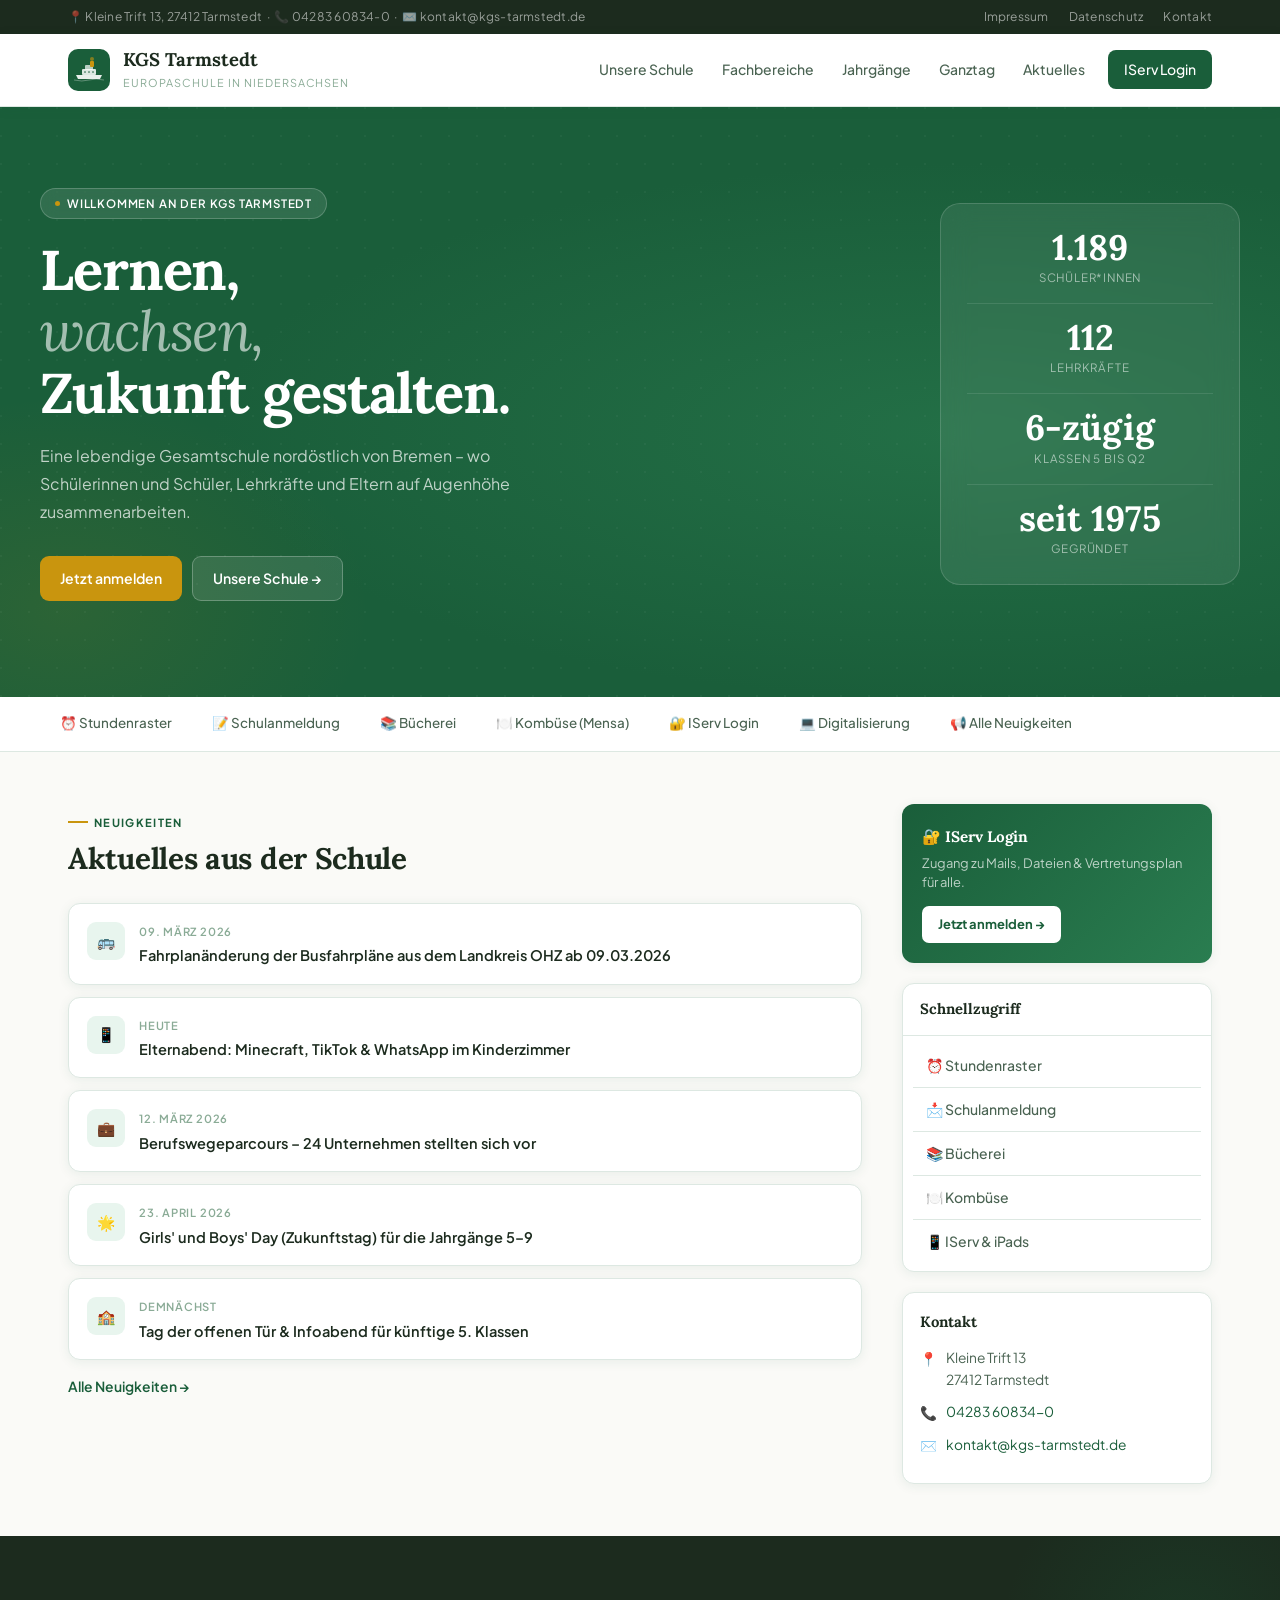
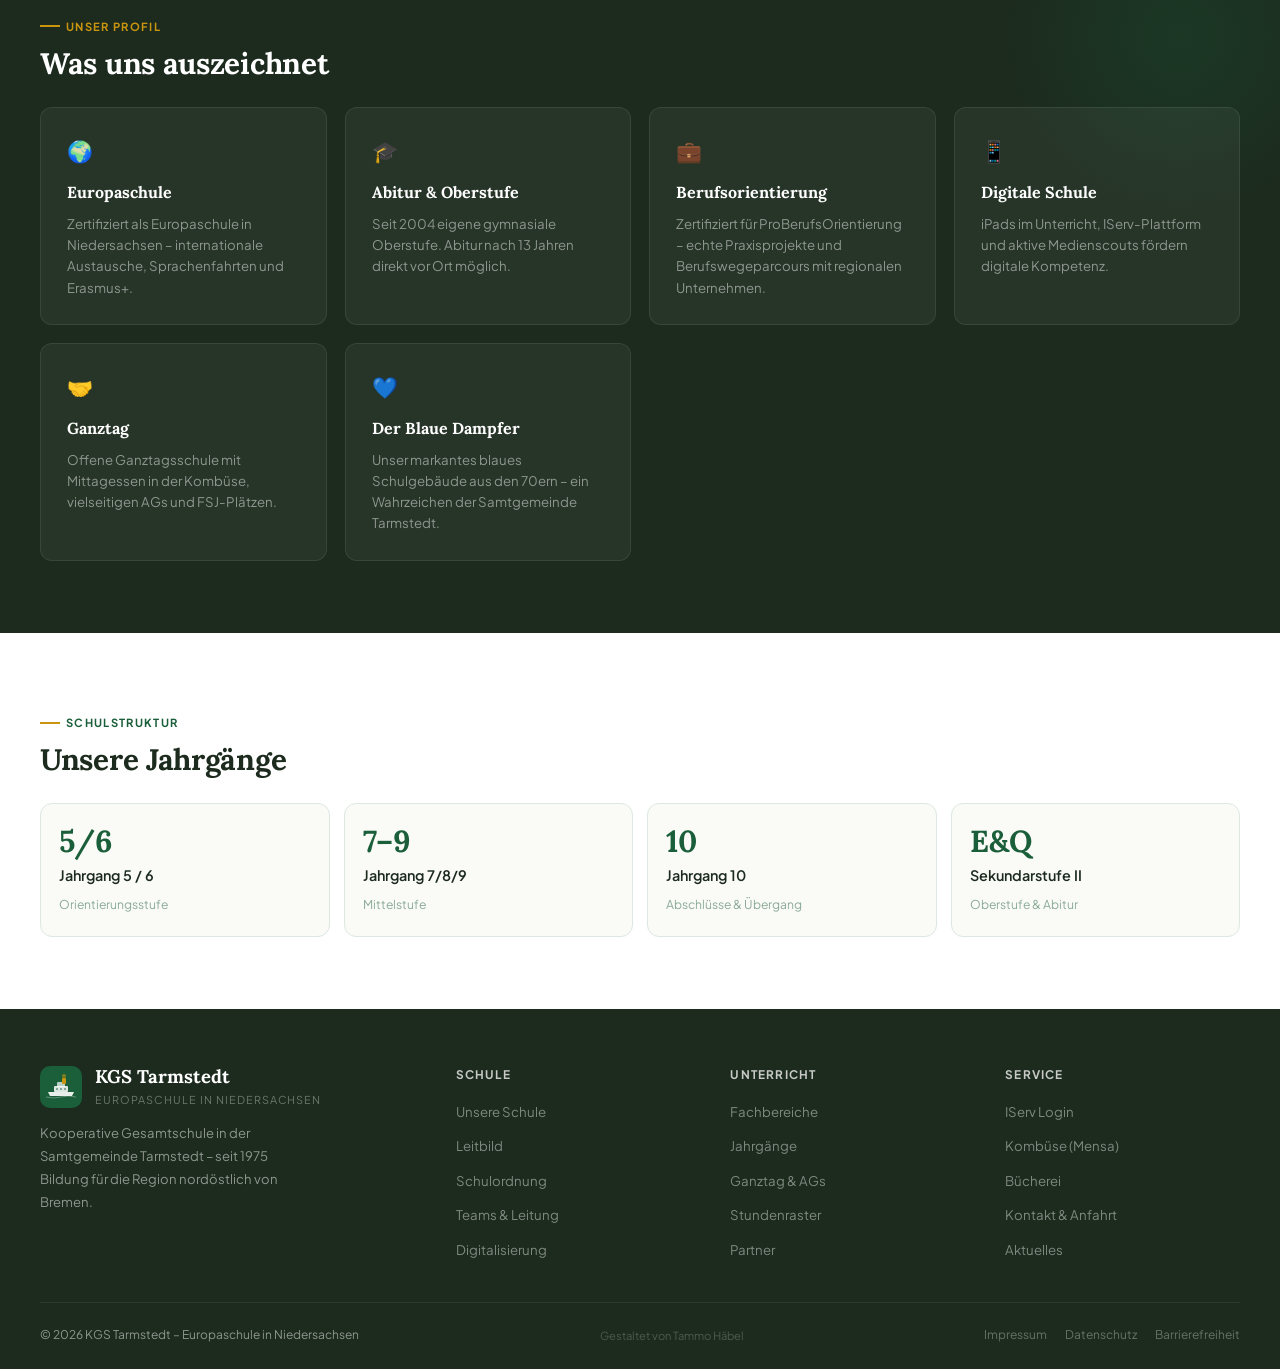
==== index.html @ d740e9a4 "Creating and Uploading the First Files" ====
<!DOCTYPE html>
<html lang="de">
<head>
<meta charset="UTF-8">
<meta name="viewport" content="width=device-width, initial-scale=1.0">
<title>Startseite | KGS Tarmstedt</title>
<link rel="preconnect" href="https://fonts.googleapis.com"><link href="https://fonts.googleapis.com/css2?family=Lora:ital,wght@0,400;0,600;0,700;1,400&family=Plus+Jakarta+Sans:wght@300;400;500;600;700&display=swap" rel="stylesheet">
<link rel="stylesheet" href="style.css">
</head>
<body>
<div class="topbar">
  <div class="topbar-inner">
    <span class="topbar-info">📍 Kleine Trift 13, 27412 Tarmstedt &nbsp;·&nbsp; 📞 04283 60834-0 &nbsp;·&nbsp; ✉️ kontakt@kgs-tarmstedt.de</span>
    <div class="topbar-links">
      <a href="impressum.html">Impressum</a>
      <a href="datenschutz.html">Datenschutz</a>
      <a href="kontakt.html">Kontakt</a>
    </div>
  </div>
</div>
<header>
  <div class="header-inner">
    <a class="logo" href="index.html">
      <svg width="42" height="42" viewBox="0 0 42 42" fill="none" xmlns="http://www.w3.org/2000/svg">
  <rect width="42" height="42" rx="10" fill="#1a5e3a"/>
  <!-- Ship hull -->
  <path d="M8 26 L10 30 L32 30 L34 26 Z" fill="white" opacity="0.9"/>
  <!-- Superstructure -->
  <rect x="14" y="20" width="14" height="6" rx="1" fill="white" opacity="0.85"/>
  <!-- Bridge -->
  <rect x="17" y="16" width="8" height="5" rx="1" fill="white" opacity="0.7"/>
  <!-- Funnel -->
  <rect x="22" y="12" width="4" height="6" rx="1" fill="#c9950e"/>
  <!-- Smoke puff -->
  <circle cx="24" cy="10" r="2" fill="#c9950e" opacity="0.6"/>
  <!-- Windows -->
  <rect x="16" y="22" width="2" height="2" rx=".5" fill="#1a5e3a" opacity="0.5"/>
  <rect x="20" y="22" width="2" height="2" rx=".5" fill="#1a5e3a" opacity="0.5"/>
  <rect x="24" y="22" width="2" height="2" rx=".5" fill="#1a5e3a" opacity="0.5"/>
  <!-- Water line -->
  <path d="M6 31 Q14 33 21 31 Q28 29 36 31" stroke="white" stroke-width="1" opacity="0.3" fill="none"/>
</svg>
      <div class="logo-text">
        <span class="logo-name">KGS Tarmstedt</span>
        <span class="logo-sub">Europaschule in Niedersachsen</span>
      </div>
    </a>
    <nav>
      <a href="unsere-schule.html">Unsere Schule</a>
      <a href="fachbereiche.html">Fachbereiche</a>
      <a href="jahrgaenge.html">Jahrgänge</a>
      <a href="ganztag.html">Ganztag</a>
      <a href="aktuelles.html">Aktuelles</a>
      <a href="http://www.iserv-tarmstedt.de/idesk/" class="nav-cta" target="_blank">IServ Login</a>
    </nav>
    <button class="menu-toggle" aria-label="Menü">
      <svg width="22" height="16" viewBox="0 0 22 16" fill="none"><rect width="22" height="2" rx="1" fill="currentColor"/><rect y="7" width="22" height="2" rx="1" fill="currentColor"/><rect y="14" width="22" height="2" rx="1" fill="currentColor"/></svg>
    </button>
  </div>
</header>

<section style="background:var(--green);background-image:radial-gradient(ellipse 90% 70% at 75% 55%,rgba(42,125,80,.55),transparent 65%),radial-gradient(ellipse 40% 60% at 5% 85%,rgba(201,149,14,.1),transparent 60%);color:white;padding:80px 28px 96px;position:relative;overflow:hidden;">
  <div style="position:absolute;inset:0;background-image:radial-gradient(circle at 1px 1px,rgba(255,255,255,.035) 1px,transparent 0);background-size:28px 28px;pointer-events:none;"></div>
  <div style="max-width:1200px;margin:0 auto;display:grid;grid-template-columns:1fr 300px;gap:60px;align-items:center;position:relative;" class="hero-inner">
    <div>
      <div style="display:inline-flex;align-items:center;gap:7px;background:rgba(255,255,255,.1);border:1px solid rgba(255,255,255,.2);border-radius:100px;padding:5px 14px;font-size:.72rem;font-weight:600;letter-spacing:.07em;text-transform:uppercase;margin-bottom:20px;backdrop-filter:blur(8px);">
        <span style="width:5px;height:5px;background:var(--gold);border-radius:50%;flex-shrink:0;"></span>
        Willkommen an der KGS Tarmstedt
      </div>
      <h1 style="font-family:'Lora',serif;font-size:clamp(2.3rem,5vw,3.5rem);font-weight:700;line-height:1.1;margin-bottom:18px;letter-spacing:-.02em;">
        Lernen,<br><em style="font-style:italic;font-weight:400;color:rgba(255,255,255,.6);">wachsen,</em><br>Zukunft gestalten.
      </h1>
      <p style="font-size:1rem;color:rgba(255,255,255,.72);max-width:500px;margin-bottom:30px;line-height:1.75;">Eine lebendige Gesamtschule nordöstlich von Bremen &ndash; wo Schülerinnen und Schüler, Lehrkräfte und Eltern auf Augenhöhe zusammenarbeiten.</p>
      <div style="display:flex;gap:10px;flex-wrap:wrap;">
        <a href="kontakt.html#anmeldung" class="btn btn-gold">Jetzt anmelden</a>
        <a href="unsere-schule.html" style="background:rgba(255,255,255,.1);color:white;border:1px solid rgba(255,255,255,.25);padding:10px 20px;border-radius:9px;font-weight:600;font-size:.88rem;transition:all .2s;">Unsere Schule &rarr;</a>
      </div>
    </div>
    <div style="background:rgba(255,255,255,.08);backdrop-filter:blur(14px);border:1px solid rgba(255,255,255,.15);border-radius:var(--r-lg,20px);padding:26px;display:grid;gap:16px;">
      <div style="text-align:center;"><span style="font-family:'Lora',serif;font-size:2.2rem;font-weight:700;color:white;line-height:1;display:block;">1.189</span><span style="font-size:.72rem;color:rgba(255,255,255,.55);text-transform:uppercase;letter-spacing:.07em;margin-top:3px;display:block;">Schüler*innen</span></div>
      <hr style="border:none;border-top:1px solid rgba(255,255,255,.1);">
      <div style="text-align:center;"><span style="font-family:'Lora',serif;font-size:2.2rem;font-weight:700;color:white;line-height:1;display:block;">112</span><span style="font-size:.72rem;color:rgba(255,255,255,.55);text-transform:uppercase;letter-spacing:.07em;margin-top:3px;display:block;">Lehrkräfte</span></div>
      <hr style="border:none;border-top:1px solid rgba(255,255,255,.1);">
      <div style="text-align:center;"><span style="font-family:'Lora',serif;font-size:2.2rem;font-weight:700;color:white;line-height:1;display:block;">6-zügig</span><span style="font-size:.72rem;color:rgba(255,255,255,.55);text-transform:uppercase;letter-spacing:.07em;margin-top:3px;display:block;">Klassen 5 bis Q2</span></div>
      <hr style="border:none;border-top:1px solid rgba(255,255,255,.1);">
      <div style="text-align:center;"><span style="font-family:'Lora',serif;font-size:2.2rem;font-weight:700;color:white;line-height:1;display:block;">seit 1975</span><span style="font-size:.72rem;color:rgba(255,255,255,.55);text-transform:uppercase;letter-spacing:.07em;margin-top:3px;display:block;">Gegründet</span></div>
    </div>
  </div>
</section>

<div class="quicklinks">
  <div class="quicklinks-inner">
    <a href="ganztag.html#stundenraster" class="quick-link">⏰ Stundenraster</a>
    <a href="kontakt.html" class="quick-link">📝 Schulanmeldung</a>
    <a href="partner.html#buecherei" class="quick-link">📚 Bücherei</a>
    <a href="partner.html#kombuese" class="quick-link">🍽️ Kombüse (Mensa)</a>
    <a href="http://www.iserv-tarmstedt.de/idesk/" target="_blank" class="quick-link">🔐 IServ Login</a>
    <a href="digitalisierung.html" class="quick-link">💻 Digitalisierung</a>
    <a href="aktuelles.html" class="quick-link">📢 Alle Neuigkeiten</a>
  </div>
</div>

<div class="content-wrap">
  <div>
    <p class="section-tag">Neuigkeiten</p>
    <h2 class="section-title">Aktuelles aus der Schule</h2>
    <div style="display:flex;flex-direction:column;gap:12px;">
      <a href="aktuelles.html" class="news-card"><div class="news-icon">🚌</div><div style="flex:1;"><div class="news-meta">09. März 2026</div><div class="news-title">Fahrplanänderung der Busfahrpläne aus dem Landkreis OHZ ab 09.03.2026</div></div><div class="news-arr">&rarr;</div></a>
      <a href="aktuelles.html" class="news-card"><div class="news-icon">📱</div><div style="flex:1;"><div class="news-meta">Heute</div><div class="news-title">Elternabend: Minecraft, TikTok &amp; WhatsApp im Kinderzimmer</div></div><div class="news-arr">&rarr;</div></a>
      <a href="aktuelles.html" class="news-card"><div class="news-icon">💼</div><div style="flex:1;"><div class="news-meta">12. März 2026</div><div class="news-title">Berufswegeparcours &ndash; 24 Unternehmen stellten sich vor</div></div><div class="news-arr">&rarr;</div></a>
      <a href="aktuelles.html" class="news-card"><div class="news-icon">🌟</div><div style="flex:1;"><div class="news-meta">23. April 2026</div><div class="news-title">Girls&apos; und Boys&apos; Day (Zukunftstag) für die Jahrgänge 5&ndash;9</div></div><div class="news-arr">&rarr;</div></a>
      <a href="aktuelles.html" class="news-card"><div class="news-icon">🏫</div><div style="flex:1;"><div class="news-meta">Demnächst</div><div class="news-title">Tag der offenen Tür &amp; Infoabend für künftige 5. Klassen</div></div><div class="news-arr">&rarr;</div></a>
    </div>
    <a href="aktuelles.html" style="display:inline-flex;align-items:center;gap:6px;color:var(--green);font-size:.87rem;font-weight:600;margin-top:16px;">Alle Neuigkeiten &rarr;</a>
  </div>
  <div class="sidebar">
    <div class="iserv-mini">
  <h4>🔐 IServ Login</h4>
  <p>Zugang zu Mails, Dateien &amp; Vertretungsplan für alle.</p>
  <a href="http://www.iserv-tarmstedt.de/idesk/" target="_blank">Jetzt anmelden &rarr;</a>
</div>
    <div class="card">
      <div class="card-head"><span class="card-head-title">Schnellzugriff</span></div>
      <div class="card-body" style="padding:8px 10px;">
        <ul class="item-list">
          <li><a href="ganztag.html#stundenraster">⏰ Stundenraster</a></li>
          <li><a href="kontakt.html">📩 Schulanmeldung</a></li>
          <li><a href="partner.html#buecherei">📚 Bücherei</a></li>
          <li><a href="partner.html#kombuese">🍽️ Kombüse</a></li>
          <li><a href="digitalisierung.html">📱 IServ &amp; iPads</a></li>
        </ul>
      </div>
    </div>
    <div class="contact-box">
  <h4>Kontakt</h4>
  <div class="contact-row"><span class="ci">📍</span><span>Kleine Trift 13<br>27412 Tarmstedt</span></div>
  <div class="contact-row"><span class="ci">📞</span><a href="tel:+494283608340">04283 60834-0</a></div>
  <div class="contact-row"><span class="ci">✉️</span><a href="mailto:kontakt@kgs-tarmstedt.de">kontakt@kgs-tarmstedt.de</a></div>
</div>
  </div>
</div>

<section style="background:var(--dark);padding:72px 28px;position:relative;overflow:hidden;">
  <div style="position:absolute;top:-80px;right:-80px;width:360px;height:360px;background:radial-gradient(circle,rgba(26,94,58,.25),transparent 70%);pointer-events:none;"></div>
  <div style="max-width:1200px;margin:0 auto;position:relative;">
    <p class="section-tag" style="color:var(--gold);">Unser Profil</p>
    <h2 class="section-title" style="color:white;">Was uns auszeichnet</h2>
    <div style="display:grid;grid-template-columns:repeat(auto-fill,minmax(265px,1fr));gap:18px;">
      <div style="background:rgba(255,255,255,.05);border:1px solid rgba(255,255,255,.08);border-radius:var(--r);padding:26px;transition:all .25s;"><div style="font-size:1.3rem;margin-bottom:11px;">🌍</div><h3 style="font-family:'Lora',serif;font-size:1rem;color:white;margin-bottom:7px;">Europaschule</h3><p style="font-size:.83rem;color:rgba(255,255,255,.48);line-height:1.6;">Zertifiziert als Europaschule in Niedersachsen &ndash; internationale Austausche, Sprachenfahrten und Erasmus+.</p></div>
      <div style="background:rgba(255,255,255,.05);border:1px solid rgba(255,255,255,.08);border-radius:var(--r);padding:26px;"><div style="font-size:1.3rem;margin-bottom:11px;">🎓</div><h3 style="font-family:'Lora',serif;font-size:1rem;color:white;margin-bottom:7px;">Abitur &amp; Oberstufe</h3><p style="font-size:.83rem;color:rgba(255,255,255,.48);line-height:1.6;">Seit 2004 eigene gymnasiale Oberstufe. Abitur nach 13 Jahren direkt vor Ort möglich.</p></div>
      <div style="background:rgba(255,255,255,.05);border:1px solid rgba(255,255,255,.08);border-radius:var(--r);padding:26px;"><div style="font-size:1.3rem;margin-bottom:11px;">💼</div><h3 style="font-family:'Lora',serif;font-size:1rem;color:white;margin-bottom:7px;">Berufsorientierung</h3><p style="font-size:.83rem;color:rgba(255,255,255,.48);line-height:1.6;">Zertifiziert für ProBerufsOrientierung &ndash; echte Praxisprojekte und Berufswegeparcours mit regionalen Unternehmen.</p></div>
      <div style="background:rgba(255,255,255,.05);border:1px solid rgba(255,255,255,.08);border-radius:var(--r);padding:26px;"><div style="font-size:1.3rem;margin-bottom:11px;">📱</div><h3 style="font-family:'Lora',serif;font-size:1rem;color:white;margin-bottom:7px;">Digitale Schule</h3><p style="font-size:.83rem;color:rgba(255,255,255,.48);line-height:1.6;">iPads im Unterricht, IServ-Plattform und aktive Medienscouts fördern digitale Kompetenz.</p></div>
      <div style="background:rgba(255,255,255,.05);border:1px solid rgba(255,255,255,.08);border-radius:var(--r);padding:26px;"><div style="font-size:1.3rem;margin-bottom:11px;">🤝</div><h3 style="font-family:'Lora',serif;font-size:1rem;color:white;margin-bottom:7px;">Ganztag</h3><p style="font-size:.83rem;color:rgba(255,255,255,.48);line-height:1.6;">Offene Ganztagsschule mit Mittagessen in der Kombüse, vielseitigen AGs und FSJ-Plätzen.</p></div>
      <div style="background:rgba(255,255,255,.05);border:1px solid rgba(255,255,255,.08);border-radius:var(--r);padding:26px;"><div style="font-size:1.3rem;margin-bottom:11px;">💙</div><h3 style="font-family:'Lora',serif;font-size:1rem;color:white;margin-bottom:7px;">Der Blaue Dampfer</h3><p style="font-size:.83rem;color:rgba(255,255,255,.48);line-height:1.6;">Unser markantes blaues Schulgebäude aus den 70ern &ndash; ein Wahrzeichen der Samtgemeinde Tarmstedt.</p></div>
    </div>
  </div>
</section>

<section style="background:white;padding:72px 28px;">
  <div style="max-width:1200px;margin:0 auto;">
    <p class="section-tag">Schulstruktur</p>
    <h2 class="section-title">Unsere Jahrgänge</h2>
    <div style="display:grid;grid-template-columns:repeat(4,1fr);gap:14px;" class="jg-grid">
      <a href="jahrgaenge.html#56" style="background:var(--bg);border:1px solid var(--border);border-radius:var(--r);padding:22px 18px;display:flex;flex-direction:column;gap:7px;transition:all .22s;position:relative;overflow:hidden;text-decoration:none;" class="jg-card">
        <div style="font-family:'Lora',serif;font-size:1.9rem;font-weight:700;color:var(--green);line-height:1;transition:color .22s;" class="jg-num">5/6</div>
        <div style="font-weight:600;font-size:.9rem;color:var(--dark);transition:color .22s;" class="jg-name">Jahrgang 5 / 6</div>
        <div style="font-size:.76rem;color:var(--soft);transition:color .22s;" class="jg-desc">Orientierungsstufe</div>
      </a>
      <a href="jahrgaenge.html#789" style="background:var(--bg);border:1px solid var(--border);border-radius:var(--r);padding:22px 18px;display:flex;flex-direction:column;gap:7px;transition:all .22s;position:relative;overflow:hidden;text-decoration:none;" class="jg-card">
        <div style="font-family:'Lora',serif;font-size:1.9rem;font-weight:700;color:var(--green);line-height:1;transition:color .22s;" class="jg-num">7&ndash;9</div>
        <div style="font-weight:600;font-size:.9rem;color:var(--dark);transition:color .22s;" class="jg-name">Jahrgang 7/8/9</div>
        <div style="font-size:.76rem;color:var(--soft);transition:color .22s;" class="jg-desc">Mittelstufe</div>
      </a>
      <a href="jahrgaenge.html#10" style="background:var(--bg);border:1px solid var(--border);border-radius:var(--r);padding:22px 18px;display:flex;flex-direction:column;gap:7px;transition:all .22s;position:relative;overflow:hidden;text-decoration:none;" class="jg-card">
        <div style="font-family:'Lora',serif;font-size:1.9rem;font-weight:700;color:var(--green);line-height:1;transition:color .22s;" class="jg-num">10</div>
        <div style="font-weight:600;font-size:.9rem;color:var(--dark);transition:color .22s;" class="jg-name">Jahrgang 10</div>
        <div style="font-size:.76rem;color:var(--soft);transition:color .22s;" class="jg-desc">Abschlüsse &amp; Übergang</div>
      </a>
      <a href="jahrgaenge.html#sekII" style="background:var(--bg);border:1px solid var(--border);border-radius:var(--r);padding:22px 18px;display:flex;flex-direction:column;gap:7px;transition:all .22s;position:relative;overflow:hidden;text-decoration:none;" class="jg-card">
        <div style="font-family:'Lora',serif;font-size:1.9rem;font-weight:700;color:var(--green);line-height:1;transition:color .22s;" class="jg-num">E&amp;Q</div>
        <div style="font-weight:600;font-size:.9rem;color:var(--dark);transition:color .22s;" class="jg-name">Sekundarstufe II</div>
        <div style="font-size:.76rem;color:var(--soft);transition:color .22s;" class="jg-desc">Oberstufe &amp; Abitur</div>
      </a>
    </div>
  </div>
</section>
<style>
.jg-card:hover { background: var(--green) !important; border-color: var(--green) !important; transform: translateY(-2px); }
.jg-card:hover .jg-num, .jg-card:hover .jg-name { color: white !important; }
.jg-card:hover .jg-desc { color: rgba(255,255,255,.65) !important; }
</style>

<footer>
  <div class="footer-grid">
    <div class="footer-brand">
      <a class="logo" href="index.html">
        <svg width="42" height="42" viewBox="0 0 42 42" fill="none" xmlns="http://www.w3.org/2000/svg">
  <rect width="42" height="42" rx="10" fill="#1a5e3a"/>
  <!-- Ship hull -->
  <path d="M8 26 L10 30 L32 30 L34 26 Z" fill="white" opacity="0.9"/>
  <!-- Superstructure -->
  <rect x="14" y="20" width="14" height="6" rx="1" fill="white" opacity="0.85"/>
  <!-- Bridge -->
  <rect x="17" y="16" width="8" height="5" rx="1" fill="white" opacity="0.7"/>
  <!-- Funnel -->
  <rect x="22" y="12" width="4" height="6" rx="1" fill="#c9950e"/>
  <!-- Smoke puff -->
  <circle cx="24" cy="10" r="2" fill="#c9950e" opacity="0.6"/>
  <!-- Windows -->
  <rect x="16" y="22" width="2" height="2" rx=".5" fill="#1a5e3a" opacity="0.5"/>
  <rect x="20" y="22" width="2" height="2" rx=".5" fill="#1a5e3a" opacity="0.5"/>
  <rect x="24" y="22" width="2" height="2" rx=".5" fill="#1a5e3a" opacity="0.5"/>
  <!-- Water line -->
  <path d="M6 31 Q14 33 21 31 Q28 29 36 31" stroke="white" stroke-width="1" opacity="0.3" fill="none"/>
</svg>
        <div class="logo-text">
          <span class="logo-name">KGS Tarmstedt</span>
          <span class="logo-sub">Europaschule in Niedersachsen</span>
        </div>
      </a>
      <p>Kooperative Gesamtschule in der Samtgemeinde Tarmstedt &ndash; seit 1975 Bildung für die Region nordöstlich von Bremen.</p>
    </div>
    <div class="footer-col">
      <h4>Schule</h4>
      <ul>
        <li><a href="unsere-schule.html">Unsere Schule</a></li>
        <li><a href="unsere-schule.html#leitbild">Leitbild</a></li>
        <li><a href="unsere-schule.html#schulordnung">Schulordnung</a></li>
        <li><a href="teams.html">Teams &amp; Leitung</a></li>
        <li><a href="digitalisierung.html">Digitalisierung</a></li>
      </ul>
    </div>
    <div class="footer-col">
      <h4>Unterricht</h4>
      <ul>
        <li><a href="fachbereiche.html">Fachbereiche</a></li>
        <li><a href="jahrgaenge.html">Jahrgänge</a></li>
        <li><a href="ganztag.html">Ganztag &amp; AGs</a></li>
        <li><a href="ganztag.html#stundenraster">Stundenraster</a></li>
        <li><a href="partner.html">Partner</a></li>
      </ul>
    </div>
    <div class="footer-col">
      <h4>Service</h4>
      <ul>
        <li><a href="http://www.iserv-tarmstedt.de/idesk/" target="_blank">IServ Login</a></li>
        <li><a href="partner.html#kombuese">Kombüse (Mensa)</a></li>
        <li><a href="partner.html#buecherei">Bücherei</a></li>
        <li><a href="kontakt.html">Kontakt &amp; Anfahrt</a></li>
        <li><a href="aktuelles.html">Aktuelles</a></li>
      </ul>
    </div>
  </div>
  <div class="footer-bottom">
    <span>© 2026 KGS Tarmstedt &ndash; Europaschule in Niedersachsen</span>
    <span class="footer-credit">Gestaltet von Tammo Häbel</span>
    <div class="footer-legal">
      <a href="impressum.html">Impressum</a>
      <a href="datenschutz.html">Datenschutz</a>
      <a href="#">Barrierefreiheit</a>
    </div>
  </div>
</footer>
</body>
</html>
---- style.css ----
@import url('https://fonts.googleapis.com/css2?family=Lora:ital,wght@0,400;0,600;0,700;1,400&family=Plus+Jakarta+Sans:wght@300;400;500;600;700&display=swap');
:root{--green:#1a5e3a;--green-mid:#2a7d50;--green-light:#e8f5ee;--gold:#c9950e;--gold-light:#fef3d6;--dark:#1c2b1e;--mid:#4a6352;--soft:#8aab96;--bg:#fafaf7;--cream:#f3f0e8;--white:#ffffff;--border:#dde8e2;--r:12px;--r-lg:20px;--shadow:0 2px 12px rgba(26,94,58,0.08);--shadow-lg:0 8px 32px rgba(26,94,58,0.12)}
*,*::before,*::after{box-sizing:border-box;margin:0;padding:0}
body{font-family:'Plus Jakarta Sans',sans-serif;background:var(--bg);color:var(--dark);line-height:1.65;-webkit-font-smoothing:antialiased}
a{color:inherit;text-decoration:none}
.topbar{background:var(--dark);color:rgba(255,255,255,.55);font-size:.75rem;padding:7px 0;letter-spacing:.02em}
.topbar-inner{max-width:1200px;margin:0 auto;padding:0 28px;display:flex;justify-content:space-between;align-items:center;flex-wrap:wrap;gap:8px}
.topbar a{color:rgba(255,255,255,.55);transition:color .2s}.topbar a:hover{color:var(--gold)}
.topbar-links{display:flex;gap:20px}
header{background:var(--white);border-bottom:1px solid var(--border);position:sticky;top:0;z-index:100;box-shadow:var(--shadow)}
.header-inner{max-width:1200px;margin:0 auto;padding:0 28px;display:flex;align-items:center;justify-content:space-between;height:72px;gap:24px}
.logo{display:flex;align-items:center;gap:13px;text-decoration:none;flex-shrink:0}
.logo-text{line-height:1.25}
.logo-name{font-family:'Lora',serif;font-weight:700;font-size:1.15rem;color:var(--dark);display:block}
.logo-sub{font-size:.68rem;color:var(--soft);font-weight:400;text-transform:uppercase;letter-spacing:.09em}
nav{display:flex;gap:2px;align-items:center}
nav a{color:var(--mid);font-size:.875rem;font-weight:500;padding:8px 13px;border-radius:8px;transition:all .2s;white-space:nowrap}
nav a:hover,nav a.active{background:var(--green-light);color:var(--green)}
.nav-cta{background:var(--green)!important;color:white!important;margin-left:8px;padding:8px 16px!important;border-radius:8px!important}
.nav-cta:hover{background:var(--green-mid)!important}
.menu-toggle{display:none;background:none;border:none;cursor:pointer;padding:6px;color:var(--dark)}
.page-hero{background:var(--green);background-image:radial-gradient(ellipse 80% 70% at 80% 50%,rgba(42,125,80,.6),transparent 65%);color:white;padding:56px 28px 68px;position:relative;overflow:hidden}
.page-hero::before{content:'';position:absolute;inset:0;background-image:radial-gradient(circle at 1px 1px,rgba(255,255,255,.04) 1px,transparent 0);background-size:28px 28px;pointer-events:none}
.page-hero-inner{max-width:1200px;margin:0 auto;position:relative}
.breadcrumb{display:flex;align-items:center;gap:6px;font-size:.75rem;color:rgba(255,255,255,.5);margin-bottom:14px}
.breadcrumb a{color:rgba(255,255,255,.5)}.breadcrumb a:hover{color:white}
.page-hero h1{font-family:'Lora',serif;font-size:clamp(1.9rem,4vw,2.9rem);font-weight:700;line-height:1.15;letter-spacing:-.01em;margin-bottom:12px}
.page-hero p{font-size:1rem;color:rgba(255,255,255,.72);max-width:580px;line-height:1.7}
.quicklinks{background:white;border-bottom:1px solid var(--border);padding:0 28px}
.quicklinks-inner{max-width:1200px;margin:0 auto;display:flex;overflow-x:auto;scrollbar-width:none}
.quicklinks-inner::-webkit-scrollbar{display:none}
.quick-link{display:flex;align-items:center;gap:8px;padding:15px 20px;color:var(--mid);font-size:.84rem;font-weight:500;white-space:nowrap;border-bottom:2px solid transparent;transition:all .2s}
.quick-link:hover{color:var(--green);border-color:var(--green);background:var(--green-light)}
.content-wrap{max-width:1200px;margin:0 auto;padding:52px 28px;display:grid;grid-template-columns:1fr 310px;gap:40px;align-items:start}
.content-wrap.full{grid-template-columns:1fr}
.sidebar{display:flex;flex-direction:column;gap:20px}
.section-tag{display:inline-flex;align-items:center;gap:6px;font-size:.7rem;font-weight:700;text-transform:uppercase;letter-spacing:.12em;color:var(--green);margin-bottom:10px}
.section-tag::before{content:'';display:block;width:20px;height:2px;background:var(--gold)}
.section-title{font-family:'Lora',serif;font-size:1.85rem;font-weight:700;color:var(--dark);margin-bottom:26px;line-height:1.2;letter-spacing:-.01em}
.prose h2{font-family:'Lora',serif;font-size:1.35rem;font-weight:700;color:var(--dark);margin:32px 0 12px}
.prose h3{font-size:1rem;font-weight:700;color:var(--green);margin:22px 0 8px}
.prose p{color:var(--mid);line-height:1.8;margin-bottom:14px}
.prose ul{margin:10px 0 18px 18px}
.prose ul li{color:var(--mid);line-height:1.7;margin-bottom:5px}
.prose a{color:var(--green)}
.card{background:white;border:1px solid var(--border);border-radius:var(--r);overflow:hidden;box-shadow:var(--shadow)}
.card-head{padding:13px 17px;border-bottom:1px solid var(--border);display:flex;align-items:center;justify-content:space-between}
.card-head-title{font-family:'Lora',serif;font-weight:700;font-size:.92rem;color:var(--dark)}
.card-head a{font-size:.74rem;color:var(--green);font-weight:600}
.card-body{padding:17px}
.news-card{background:white;border:1px solid var(--border);border-radius:var(--r);padding:18px;display:flex;gap:14px;align-items:flex-start;transition:all .22s;box-shadow:var(--shadow)}
.news-card:hover{border-color:var(--green);box-shadow:var(--shadow-lg);transform:translateY(-2px)}
.news-icon{width:38px;height:38px;background:var(--green-light);border-radius:9px;display:flex;align-items:center;justify-content:center;font-size:.92rem;flex-shrink:0}
.news-meta{font-size:.7rem;color:var(--soft);text-transform:uppercase;letter-spacing:.07em;font-weight:600;margin-bottom:5px}
.news-title{font-size:.91rem;font-weight:600;color:var(--dark);line-height:1.4}
.news-arr{color:var(--green);margin-top:3px;flex-shrink:0;opacity:0;transition:opacity .2s}
.news-card:hover .news-arr{opacity:1}
.grid-cards{display:grid;grid-template-columns:repeat(auto-fill,minmax(265px,1fr));gap:18px}
.grid-card{background:white;border:1px solid var(--border);border-radius:var(--r);padding:22px;display:flex;flex-direction:column;gap:9px;transition:all .22s;box-shadow:var(--shadow)}
.grid-card:hover{border-color:var(--green);box-shadow:var(--shadow-lg);transform:translateY(-2px)}
.grid-card-icon{font-size:1.5rem}
.grid-card h3{font-family:'Lora',serif;font-size:1rem;font-weight:700;color:var(--dark)}
.grid-card p{font-size:.84rem;color:var(--mid);line-height:1.55}
.grid-card .card-link{font-size:.79rem;color:var(--green);font-weight:600;margin-top:auto}
.item-list{list-style:none}
.item-list li{border-bottom:1px solid var(--border)}
.item-list li:last-child{border-bottom:none}
.item-list li a{display:flex;align-items:center;justify-content:space-between;gap:10px;padding:10px 13px;color:var(--mid);font-size:.875rem;font-weight:500;transition:all .18s;background:white}
.item-list li a:hover{background:var(--green-light);color:var(--green);padding-left:17px}
.info-box{background:var(--green-light);border:1px solid rgba(26,94,58,.18);border-radius:var(--r);padding:16px 18px;margin-bottom:22px}
.info-box-title{font-weight:700;color:var(--green);margin-bottom:6px;font-size:.87rem}
.info-box p{color:var(--mid);font-size:.86rem;margin:0;line-height:1.6}
.sidebar-nav{background:white;border:1px solid var(--border);border-radius:var(--r);overflow:hidden;box-shadow:var(--shadow)}
.sidebar-nav-title{padding:11px 15px;border-bottom:1px solid var(--border);font-weight:700;font-size:.76rem;text-transform:uppercase;letter-spacing:.08em;color:var(--soft);background:var(--bg)}
.sidebar-nav ul{list-style:none}
.sidebar-nav ul li a{display:block;padding:9px 15px;color:var(--mid);font-size:.875rem;font-weight:500;transition:all .18s;border-left:2px solid transparent}
.sidebar-nav ul li a:hover,.sidebar-nav ul li a.active{color:var(--green);background:var(--green-light);border-left-color:var(--green)}
.iserv-mini{background:linear-gradient(135deg,var(--green),var(--green-mid));border-radius:var(--r);padding:20px;color:white;box-shadow:var(--shadow)}
.iserv-mini h4{font-family:'Lora',serif;font-size:.95rem;font-weight:700;margin-bottom:5px}
.iserv-mini p{font-size:.81rem;color:rgba(255,255,255,.7);margin-bottom:13px;line-height:1.5}
.iserv-mini a{display:inline-block;background:white;color:var(--green);font-weight:700;font-size:.81rem;padding:8px 16px;border-radius:7px;transition:all .2s}
.iserv-mini a:hover{background:var(--gold-light)}
.contact-box{background:white;border:1px solid var(--border);border-radius:var(--r);padding:17px;box-shadow:var(--shadow)}
.contact-box h4{font-family:'Lora',serif;font-size:.93rem;font-weight:700;color:var(--dark);margin-bottom:12px}
.contact-row{display:flex;gap:9px;margin-bottom:9px;font-size:.86rem;color:var(--mid);align-items:flex-start}
.contact-row .ci{flex-shrink:0;margin-top:1px}
.contact-row a{color:var(--green)}.contact-row a:hover{text-decoration:underline}
.tbl{width:100%;border-collapse:collapse;font-size:.87rem}
.tbl th{background:var(--green);color:white;padding:9px 13px;text-align:left;font-size:.79rem;font-weight:600}
.tbl td{padding:9px 13px;border-bottom:1px solid var(--border);color:var(--mid)}
.tbl tr:last-child td{border-bottom:none}
.tbl .pause-row td{background:var(--cream)!important;color:var(--soft);font-style:italic}
.btn{display:inline-flex;align-items:center;gap:6px;padding:10px 20px;border-radius:9px;font-size:.88rem;font-weight:600;text-decoration:none;transition:all .2s;cursor:pointer;border:none;font-family:inherit}
.btn-green{background:var(--green);color:white}.btn-green:hover{background:var(--green-mid);transform:translateY(-1px)}
.btn-outline{background:white;color:var(--green);border:1.5px solid var(--green)}.btn-outline:hover{background:var(--green-light)}
.btn-gold{background:var(--gold);color:white}.btn-gold:hover{background:#b8840c;transform:translateY(-1px)}
footer{background:var(--dark);color:rgba(255,255,255,.5);padding:56px 28px 24px}
.footer-grid{max-width:1200px;margin:0 auto;display:grid;grid-template-columns:1.6fr 1fr 1fr 1fr;gap:40px;padding-bottom:40px;border-bottom:1px solid rgba(255,255,255,.07);margin-bottom:22px}
.footer-brand .logo-name{color:white}
.footer-brand .logo-sub{color:rgba(255,255,255,.35)}
.footer-brand p{font-size:.82rem;line-height:1.75;margin-top:14px;max-width:250px}
.footer-col h4{font-size:.74rem;font-weight:700;text-transform:uppercase;letter-spacing:.1em;color:rgba(255,255,255,.75);margin-bottom:13px}
.footer-col ul{list-style:none;display:flex;flex-direction:column;gap:8px}
.footer-col ul a{color:rgba(255,255,255,.44);font-size:.83rem;transition:color .2s}
.footer-col ul a:hover{color:rgba(255,255,255,.9)}
.footer-bottom{max-width:1200px;margin:0 auto;display:flex;justify-content:space-between;align-items:center;flex-wrap:wrap;gap:12px;font-size:.75rem}
.footer-bottom a{color:rgba(255,255,255,.33)}.footer-bottom a:hover{color:rgba(255,255,255,.7)}
.footer-legal{display:flex;gap:18px}
.footer-credit{color:rgba(255,255,255,.22);font-size:.7rem}
@media(max-width:980px){
  .hero-inner,.content-wrap{grid-template-columns:1fr}
  .footer-grid{grid-template-columns:1fr 1fr}
  .jg-grid{grid-template-columns:1fr 1fr}
}
@media(max-width:640px){
  nav{display:none}.menu-toggle{display:block}
  .footer-grid{grid-template-columns:1fr}
  .topbar-info{display:none}
}
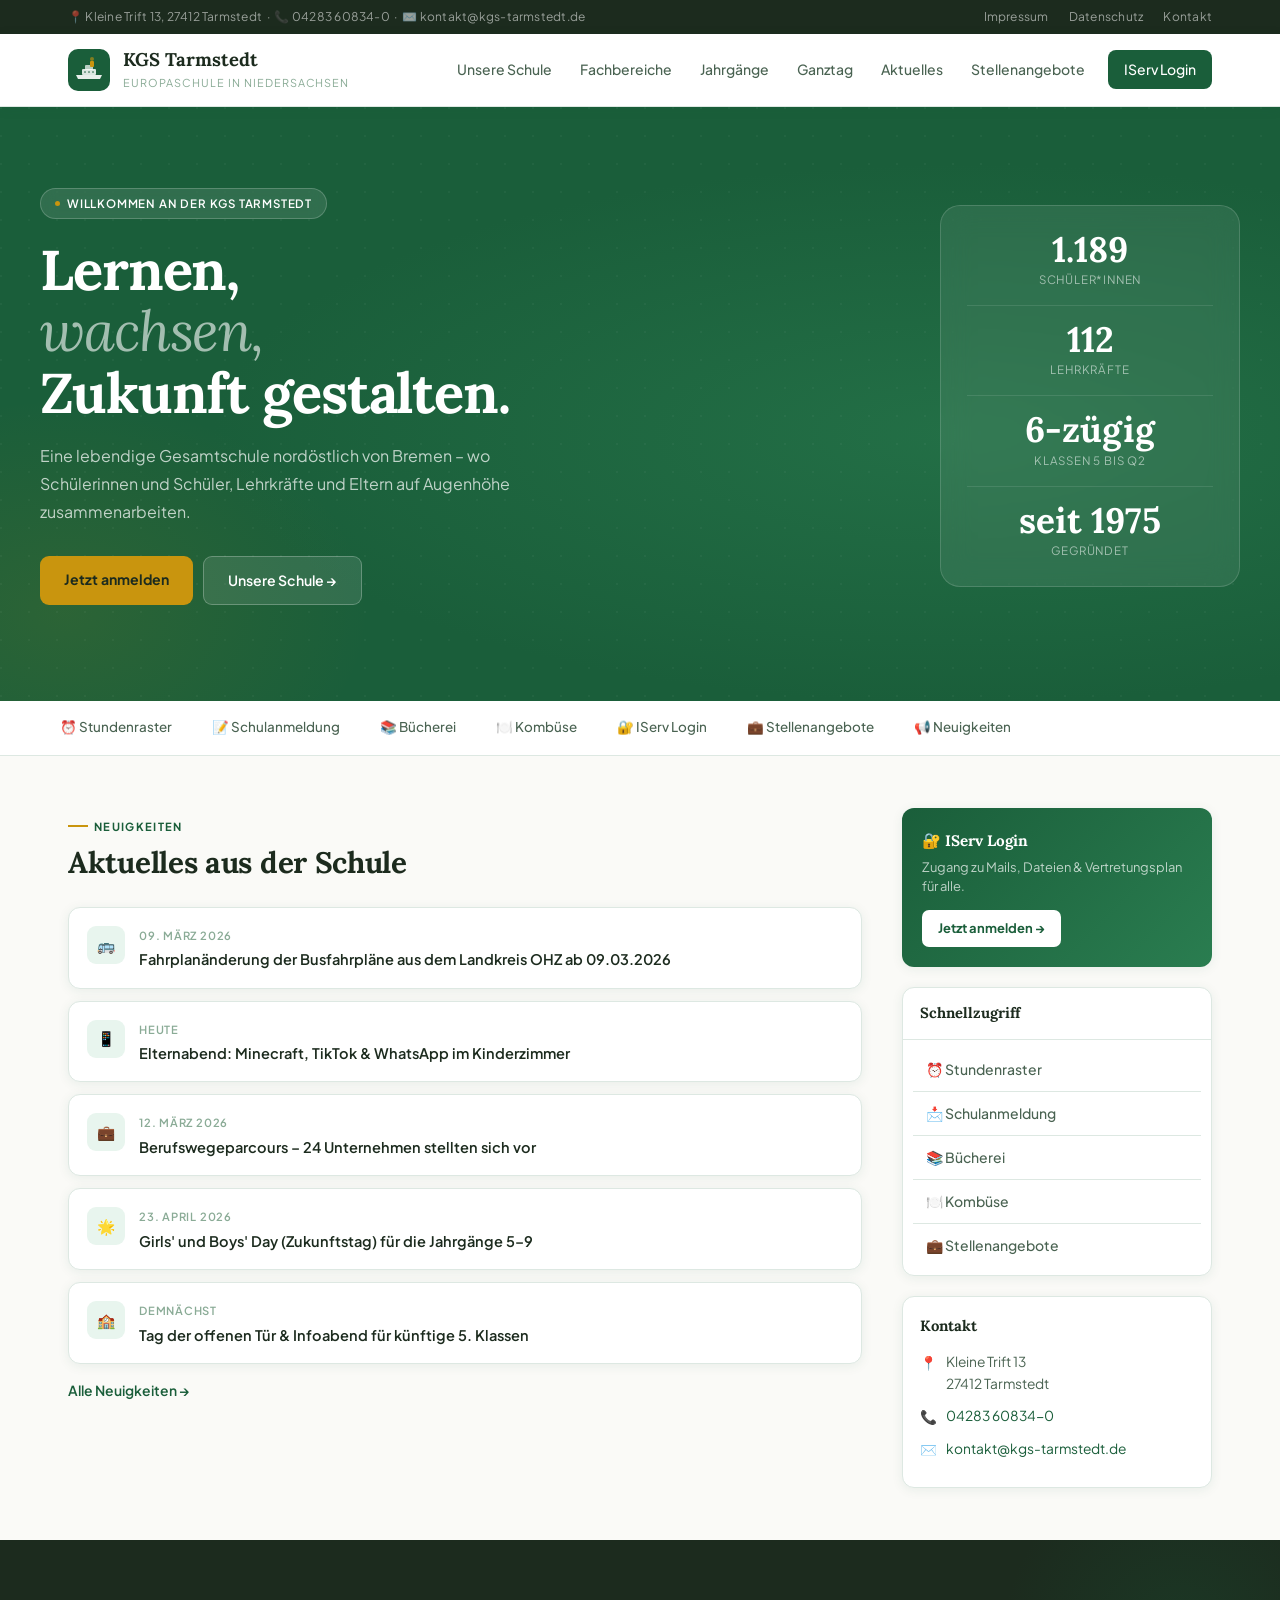
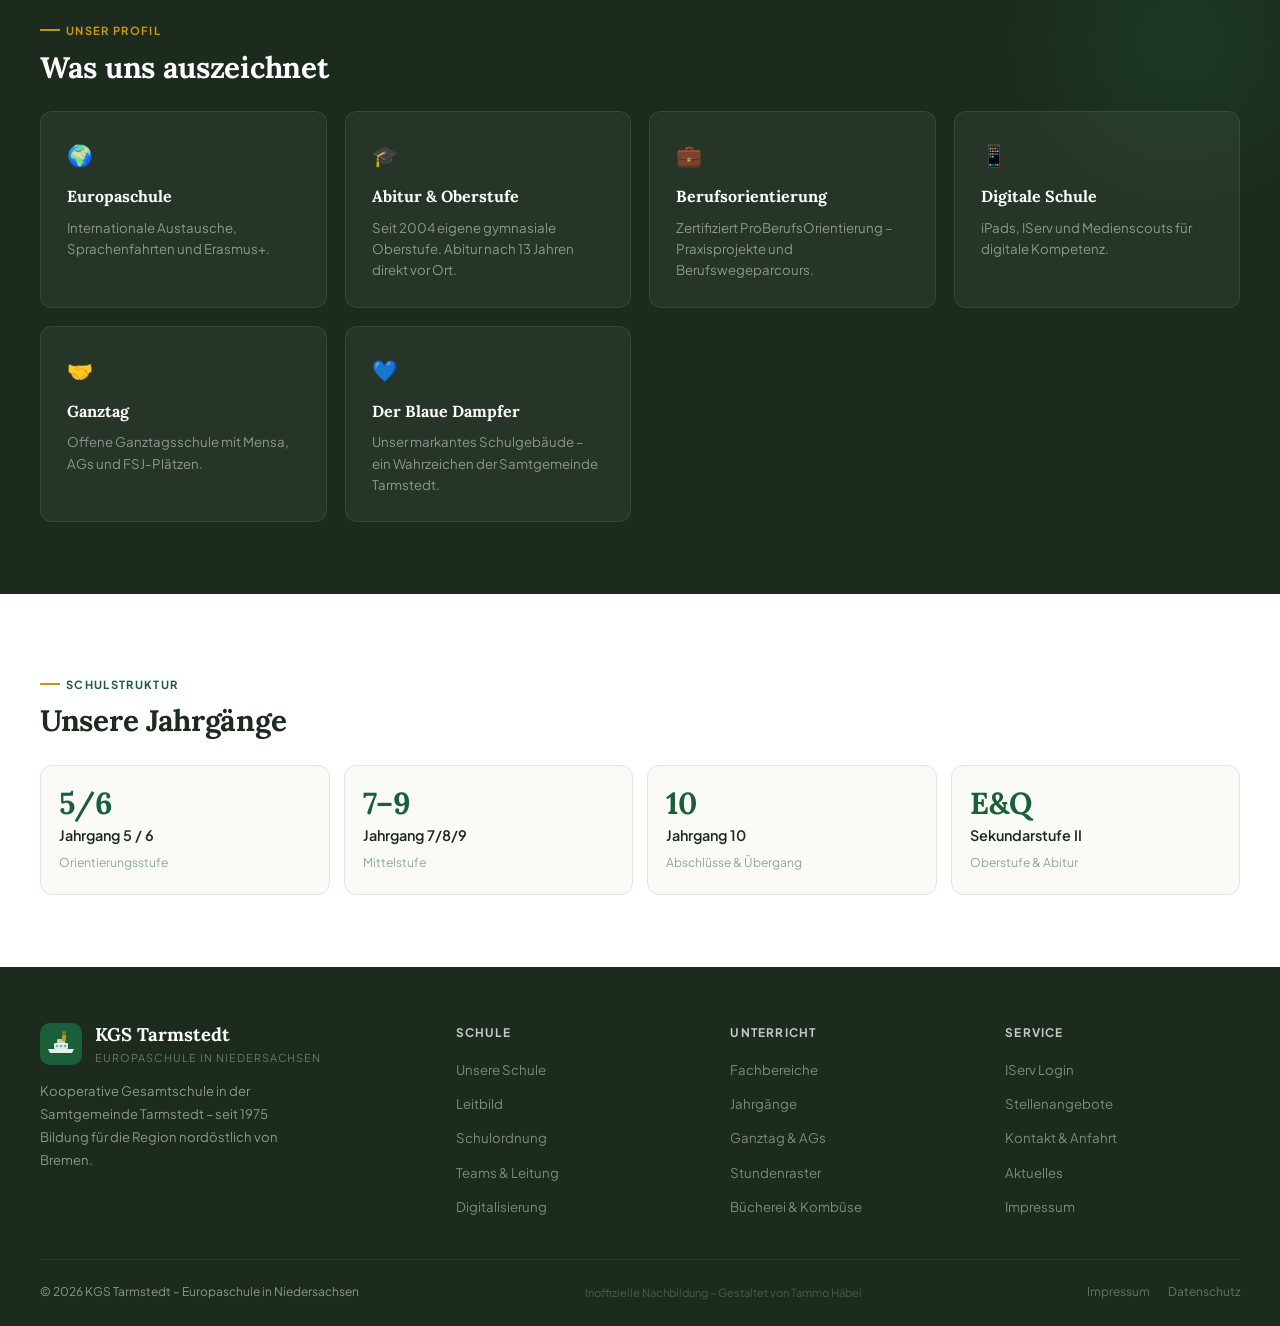
==== commit c58deb84: "Updating Style and Adding Functions" ====
--- a/index.html
+++ b/index.html
@@ -4,13 +4,21 @@
 <meta charset="UTF-8">
 <meta name="viewport" content="width=device-width, initial-scale=1.0">
 <title>Startseite | KGS Tarmstedt</title>
+<meta name="description" content="KGS Tarmstedt – Kooperative Gesamtschule und Europaschule in Niedersachsen. Kleine Trift 13, 27412 Tarmstedt. Klassen 5 bis Q2, Abitur, Ganztag.">
+<meta name="robots" content="index, follow">
+<meta property="og:title" content="Startseite | KGS Tarmstedt">
+<meta property="og:description" content="KGS Tarmstedt – Kooperative Gesamtschule und Europaschule in Niedersachsen. Kleine Trift 13, 27412 Tarmstedt. Klassen 5 bis Q2, Abitur, Ganztag.">
+<meta property="og:locale" content="de_DE">
+<meta property="og:site_name" content="KGS Tarmstedt">
+<link rel="icon" href="data:image/svg+xml,%3Csvg xmlns='http://www.w3.org/2000/svg' viewBox='0 0 42 42'%3E%3Crect width='42' height='42' rx='10' fill='%231a5e3a'/%3E%3Cpath d='M8 26 L10 30 L32 30 L34 26 Z' fill='white' opacity='.9'/%3E%3Crect x='14' y='20' width='14' height='6' rx='1' fill='white' opacity='.85'/%3E%3Crect x='17' y='16' width='8' height='5' rx='1' fill='white' opacity='.7'/%3E%3Crect x='22' y='12' width='4' height='6' rx='1' fill='%23c9950e'/%3E%3Ccircle cx='24' cy='10' r='2' fill='%23c9950e' opacity='.6'/%3E%3C/svg%3E" type="image/svg+xml">
+<link rel="canonical" href="https://www.kgs-tarmstedt.de/">
 <link rel="preconnect" href="https://fonts.googleapis.com"><link href="https://fonts.googleapis.com/css2?family=Lora:ital,wght@0,400;0,600;0,700;1,400&family=Plus+Jakarta+Sans:wght@300;400;500;600;700&display=swap" rel="stylesheet">
 <link rel="stylesheet" href="style.css">
 </head>
 <body>
-<div class="topbar">
+<div class="topbar" role="complementary" aria-label="Kontaktinformationen">
   <div class="topbar-inner">
-    <span class="topbar-info">📍 Kleine Trift 13, 27412 Tarmstedt &nbsp;·&nbsp; 📞 04283 60834-0 &nbsp;·&nbsp; ✉️ kontakt@kgs-tarmstedt.de</span>
+    <span class="topbar-info">📍 Kleine Trift 13, 27412 Tarmstedt &nbsp;·&nbsp; 📞 <a href="tel:+494283608340" style="color:rgba(255,255,255,.55)">04283 60834-0</a> &nbsp;·&nbsp; ✉️ <a href="mailto:kontakt@kgs-tarmstedt.de" style="color:rgba(255,255,255,.55)">kontakt@kgs-tarmstedt.de</a></span>
     <div class="topbar-links">
       <a href="impressum.html">Impressum</a>
       <a href="datenschutz.html">Datenschutz</a>
@@ -18,65 +26,61 @@
     </div>
   </div>
 </div>
-<header>
+<header role="banner">
   <div class="header-inner">
-    <a class="logo" href="index.html">
-      <svg width="42" height="42" viewBox="0 0 42 42" fill="none" xmlns="http://www.w3.org/2000/svg">
+    <a class="logo" href="index.html" aria-label="KGS Tarmstedt – Zur Startseite">
+      <svg width="42" height="42" viewBox="0 0 42 42" fill="none" xmlns="http://www.w3.org/2000/svg" aria-hidden="true">
   <rect width="42" height="42" rx="10" fill="#1a5e3a"/>
-  <!-- Ship hull -->
   <path d="M8 26 L10 30 L32 30 L34 26 Z" fill="white" opacity="0.9"/>
-  <!-- Superstructure -->
   <rect x="14" y="20" width="14" height="6" rx="1" fill="white" opacity="0.85"/>
-  <!-- Bridge -->
   <rect x="17" y="16" width="8" height="5" rx="1" fill="white" opacity="0.7"/>
-  <!-- Funnel -->
   <rect x="22" y="12" width="4" height="6" rx="1" fill="#c9950e"/>
-  <!-- Smoke puff -->
   <circle cx="24" cy="10" r="2" fill="#c9950e" opacity="0.6"/>
-  <!-- Windows -->
   <rect x="16" y="22" width="2" height="2" rx=".5" fill="#1a5e3a" opacity="0.5"/>
   <rect x="20" y="22" width="2" height="2" rx=".5" fill="#1a5e3a" opacity="0.5"/>
   <rect x="24" y="22" width="2" height="2" rx=".5" fill="#1a5e3a" opacity="0.5"/>
-  <!-- Water line -->
-  <path d="M6 31 Q14 33 21 31 Q28 29 36 31" stroke="white" stroke-width="1" opacity="0.3" fill="none"/>
 </svg>
       <div class="logo-text">
         <span class="logo-name">KGS Tarmstedt</span>
         <span class="logo-sub">Europaschule in Niedersachsen</span>
       </div>
     </a>
-    <nav>
+    <nav role="navigation" aria-label="Hauptnavigation">
       <a href="unsere-schule.html">Unsere Schule</a>
       <a href="fachbereiche.html">Fachbereiche</a>
       <a href="jahrgaenge.html">Jahrgänge</a>
       <a href="ganztag.html">Ganztag</a>
       <a href="aktuelles.html">Aktuelles</a>
-      <a href="http://www.iserv-tarmstedt.de/idesk/" class="nav-cta" target="_blank">IServ Login</a>
+      <a href="stellenangebote.html">Stellenangebote</a>
+      <a href="http://www.iserv-tarmstedt.de/idesk/" class="nav-cta" target="_blank" rel="noopener">IServ Login</a>
     </nav>
-    <button class="menu-toggle" aria-label="Menü">
-      <svg width="22" height="16" viewBox="0 0 22 16" fill="none"><rect width="22" height="2" rx="1" fill="currentColor"/><rect y="7" width="22" height="2" rx="1" fill="currentColor"/><rect y="14" width="22" height="2" rx="1" fill="currentColor"/></svg>
+    <button class="menu-toggle" aria-label="Menü öffnen" aria-expanded="false" aria-controls="main-nav">
+      <svg width="22" height="16" viewBox="0 0 22 16" fill="none" aria-hidden="true">
+        <rect width="22" height="2" rx="1" fill="currentColor"/>
+        <rect y="7" width="22" height="2" rx="1" fill="currentColor"/>
+        <rect y="14" width="22" height="2" rx="1" fill="currentColor"/>
+      </svg>
     </button>
   </div>
 </header>
+<main id="main-content">
 
+<a href="#main-content" class="skip-link">Zum Hauptinhalt springen</a>
 <section style="background:var(--green);background-image:radial-gradient(ellipse 90% 70% at 75% 55%,rgba(42,125,80,.55),transparent 65%),radial-gradient(ellipse 40% 60% at 5% 85%,rgba(201,149,14,.1),transparent 60%);color:white;padding:80px 28px 96px;position:relative;overflow:hidden;">
   <div style="position:absolute;inset:0;background-image:radial-gradient(circle at 1px 1px,rgba(255,255,255,.035) 1px,transparent 0);background-size:28px 28px;pointer-events:none;"></div>
   <div style="max-width:1200px;margin:0 auto;display:grid;grid-template-columns:1fr 300px;gap:60px;align-items:center;position:relative;" class="hero-inner">
     <div>
       <div style="display:inline-flex;align-items:center;gap:7px;background:rgba(255,255,255,.1);border:1px solid rgba(255,255,255,.2);border-radius:100px;padding:5px 14px;font-size:.72rem;font-weight:600;letter-spacing:.07em;text-transform:uppercase;margin-bottom:20px;backdrop-filter:blur(8px);">
-        <span style="width:5px;height:5px;background:var(--gold);border-radius:50%;flex-shrink:0;"></span>
-        Willkommen an der KGS Tarmstedt
+        <span style="width:5px;height:5px;background:var(--gold);border-radius:50%;flex-shrink:0;"></span>Willkommen an der KGS Tarmstedt
       </div>
-      <h1 style="font-family:'Lora',serif;font-size:clamp(2.3rem,5vw,3.5rem);font-weight:700;line-height:1.1;margin-bottom:18px;letter-spacing:-.02em;">
-        Lernen,<br><em style="font-style:italic;font-weight:400;color:rgba(255,255,255,.6);">wachsen,</em><br>Zukunft gestalten.
-      </h1>
+      <h1 style="font-family:'Lora',serif;font-size:clamp(2.3rem,5vw,3.5rem);font-weight:700;line-height:1.1;margin-bottom:18px;letter-spacing:-.02em;">Lernen,<br><em style="font-style:italic;font-weight:400;color:rgba(255,255,255,.6);">wachsen,</em><br>Zukunft gestalten.</h1>
       <p style="font-size:1rem;color:rgba(255,255,255,.72);max-width:500px;margin-bottom:30px;line-height:1.75;">Eine lebendige Gesamtschule nordöstlich von Bremen &ndash; wo Schülerinnen und Schüler, Lehrkräfte und Eltern auf Augenhöhe zusammenarbeiten.</p>
       <div style="display:flex;gap:10px;flex-wrap:wrap;">
-        <a href="kontakt.html#anmeldung" class="btn btn-gold">Jetzt anmelden</a>
-        <a href="unsere-schule.html" style="background:rgba(255,255,255,.1);color:white;border:1px solid rgba(255,255,255,.25);padding:10px 20px;border-radius:9px;font-weight:600;font-size:.88rem;transition:all .2s;">Unsere Schule &rarr;</a>
+        <a href="kontakt.html#anmeldung" style="background:var(--gold);color:var(--dark);font-weight:700;padding:12px 24px;border-radius:9px;font-size:.88rem;text-decoration:none;transition:all .2s;">Jetzt anmelden</a>
+        <a href="unsere-schule.html" style="background:rgba(255,255,255,.1);color:white;border:1px solid rgba(255,255,255,.25);padding:12px 24px;border-radius:9px;font-weight:600;font-size:.88rem;text-decoration:none;transition:all .2s;">Unsere Schule &rarr;</a>
       </div>
     </div>
-    <div style="background:rgba(255,255,255,.08);backdrop-filter:blur(14px);border:1px solid rgba(255,255,255,.15);border-radius:var(--r-lg,20px);padding:26px;display:grid;gap:16px;">
+    <div style="background:rgba(255,255,255,.08);backdrop-filter:blur(14px);border:1px solid rgba(255,255,255,.15);border-radius:20px;padding:26px;display:grid;gap:16px;">
       <div style="text-align:center;"><span style="font-family:'Lora',serif;font-size:2.2rem;font-weight:700;color:white;line-height:1;display:block;">1.189</span><span style="font-size:.72rem;color:rgba(255,255,255,.55);text-transform:uppercase;letter-spacing:.07em;margin-top:3px;display:block;">Schüler*innen</span></div>
       <hr style="border:none;border-top:1px solid rgba(255,255,255,.1);">
       <div style="text-align:center;"><span style="font-family:'Lora',serif;font-size:2.2rem;font-weight:700;color:white;line-height:1;display:block;">112</span><span style="font-size:.72rem;color:rgba(255,255,255,.55);text-transform:uppercase;letter-spacing:.07em;margin-top:3px;display:block;">Lehrkräfte</span></div>
@@ -87,19 +91,17 @@
     </div>
   </div>
 </section>
-
-<div class="quicklinks">
+<div class="quicklinks" role="navigation" aria-label="Schnellzugriff">
   <div class="quicklinks-inner">
     <a href="ganztag.html#stundenraster" class="quick-link">⏰ Stundenraster</a>
-    <a href="kontakt.html" class="quick-link">📝 Schulanmeldung</a>
+    <a href="kontakt.html#anmeldung" class="quick-link">📝 Schulanmeldung</a>
     <a href="partner.html#buecherei" class="quick-link">📚 Bücherei</a>
-    <a href="partner.html#kombuese" class="quick-link">🍽️ Kombüse (Mensa)</a>
-    <a href="http://www.iserv-tarmstedt.de/idesk/" target="_blank" class="quick-link">🔐 IServ Login</a>
-    <a href="digitalisierung.html" class="quick-link">💻 Digitalisierung</a>
-    <a href="aktuelles.html" class="quick-link">📢 Alle Neuigkeiten</a>
-  </div>
-</div>
-
+    <a href="partner.html#kombuese" class="quick-link">🍽️ Kombüse</a>
+    <a href="http://www.iserv-tarmstedt.de/idesk/" target="_blank" rel="noopener" class="quick-link">🔐 IServ Login</a>
+    <a href="stellenangebote.html" class="quick-link">💼 Stellenangebote</a>
+    <a href="aktuelles.html" class="quick-link">📢 Neuigkeiten</a>
+  </div>
+</div>
 <div class="content-wrap">
   <div>
     <p class="section-tag">Neuigkeiten</p>
@@ -117,7 +119,7 @@
     <div class="iserv-mini">
   <h4>🔐 IServ Login</h4>
   <p>Zugang zu Mails, Dateien &amp; Vertretungsplan für alle.</p>
-  <a href="http://www.iserv-tarmstedt.de/idesk/" target="_blank">Jetzt anmelden &rarr;</a>
+  <a href="http://www.iserv-tarmstedt.de/idesk/" target="_blank" rel="noopener">Jetzt anmelden &rarr;</a>
 </div>
     <div class="card">
       <div class="card-head"><span class="card-head-title">Schnellzugriff</span></div>
@@ -127,7 +129,7 @@
           <li><a href="kontakt.html">📩 Schulanmeldung</a></li>
           <li><a href="partner.html#buecherei">📚 Bücherei</a></li>
           <li><a href="partner.html#kombuese">🍽️ Kombüse</a></li>
-          <li><a href="digitalisierung.html">📱 IServ &amp; iPads</a></li>
+          <li><a href="stellenangebote.html">💼 Stellenangebote</a></li>
         </ul>
       </div>
     </div>
@@ -139,79 +141,65 @@
 </div>
   </div>
 </div>
-
-<section style="background:var(--dark);padding:72px 28px;position:relative;overflow:hidden;">
+<section style="background:var(--dark);padding:72px 28px;position:relative;overflow:hidden;" aria-label="Schulprofil">
   <div style="position:absolute;top:-80px;right:-80px;width:360px;height:360px;background:radial-gradient(circle,rgba(26,94,58,.25),transparent 70%);pointer-events:none;"></div>
   <div style="max-width:1200px;margin:0 auto;position:relative;">
     <p class="section-tag" style="color:var(--gold);">Unser Profil</p>
     <h2 class="section-title" style="color:white;">Was uns auszeichnet</h2>
     <div style="display:grid;grid-template-columns:repeat(auto-fill,minmax(265px,1fr));gap:18px;">
-      <div style="background:rgba(255,255,255,.05);border:1px solid rgba(255,255,255,.08);border-radius:var(--r);padding:26px;transition:all .25s;"><div style="font-size:1.3rem;margin-bottom:11px;">🌍</div><h3 style="font-family:'Lora',serif;font-size:1rem;color:white;margin-bottom:7px;">Europaschule</h3><p style="font-size:.83rem;color:rgba(255,255,255,.48);line-height:1.6;">Zertifiziert als Europaschule in Niedersachsen &ndash; internationale Austausche, Sprachenfahrten und Erasmus+.</p></div>
-      <div style="background:rgba(255,255,255,.05);border:1px solid rgba(255,255,255,.08);border-radius:var(--r);padding:26px;"><div style="font-size:1.3rem;margin-bottom:11px;">🎓</div><h3 style="font-family:'Lora',serif;font-size:1rem;color:white;margin-bottom:7px;">Abitur &amp; Oberstufe</h3><p style="font-size:.83rem;color:rgba(255,255,255,.48);line-height:1.6;">Seit 2004 eigene gymnasiale Oberstufe. Abitur nach 13 Jahren direkt vor Ort möglich.</p></div>
-      <div style="background:rgba(255,255,255,.05);border:1px solid rgba(255,255,255,.08);border-radius:var(--r);padding:26px;"><div style="font-size:1.3rem;margin-bottom:11px;">💼</div><h3 style="font-family:'Lora',serif;font-size:1rem;color:white;margin-bottom:7px;">Berufsorientierung</h3><p style="font-size:.83rem;color:rgba(255,255,255,.48);line-height:1.6;">Zertifiziert für ProBerufsOrientierung &ndash; echte Praxisprojekte und Berufswegeparcours mit regionalen Unternehmen.</p></div>
-      <div style="background:rgba(255,255,255,.05);border:1px solid rgba(255,255,255,.08);border-radius:var(--r);padding:26px;"><div style="font-size:1.3rem;margin-bottom:11px;">📱</div><h3 style="font-family:'Lora',serif;font-size:1rem;color:white;margin-bottom:7px;">Digitale Schule</h3><p style="font-size:.83rem;color:rgba(255,255,255,.48);line-height:1.6;">iPads im Unterricht, IServ-Plattform und aktive Medienscouts fördern digitale Kompetenz.</p></div>
-      <div style="background:rgba(255,255,255,.05);border:1px solid rgba(255,255,255,.08);border-radius:var(--r);padding:26px;"><div style="font-size:1.3rem;margin-bottom:11px;">🤝</div><h3 style="font-family:'Lora',serif;font-size:1rem;color:white;margin-bottom:7px;">Ganztag</h3><p style="font-size:.83rem;color:rgba(255,255,255,.48);line-height:1.6;">Offene Ganztagsschule mit Mittagessen in der Kombüse, vielseitigen AGs und FSJ-Plätzen.</p></div>
-      <div style="background:rgba(255,255,255,.05);border:1px solid rgba(255,255,255,.08);border-radius:var(--r);padding:26px;"><div style="font-size:1.3rem;margin-bottom:11px;">💙</div><h3 style="font-family:'Lora',serif;font-size:1rem;color:white;margin-bottom:7px;">Der Blaue Dampfer</h3><p style="font-size:.83rem;color:rgba(255,255,255,.48);line-height:1.6;">Unser markantes blaues Schulgebäude aus den 70ern &ndash; ein Wahrzeichen der Samtgemeinde Tarmstedt.</p></div>
+      <div style="background:rgba(255,255,255,.05);border:1px solid rgba(255,255,255,.08);border-radius:var(--r);padding:26px;transition:all .25s;"><div style="font-size:1.3rem;margin-bottom:11px;">🌍</div><h3 style="font-family:'Lora',serif;font-size:1rem;color:white;margin-bottom:7px;">Europaschule</h3><p style="font-size:.83rem;color:rgba(255,255,255,.48);line-height:1.6;">Internationale Austausche, Sprachenfahrten und Erasmus+.</p></div>
+      <div style="background:rgba(255,255,255,.05);border:1px solid rgba(255,255,255,.08);border-radius:var(--r);padding:26px;"><div style="font-size:1.3rem;margin-bottom:11px;">🎓</div><h3 style="font-family:'Lora',serif;font-size:1rem;color:white;margin-bottom:7px;">Abitur &amp; Oberstufe</h3><p style="font-size:.83rem;color:rgba(255,255,255,.48);line-height:1.6;">Seit 2004 eigene gymnasiale Oberstufe. Abitur nach 13 Jahren direkt vor Ort.</p></div>
+      <div style="background:rgba(255,255,255,.05);border:1px solid rgba(255,255,255,.08);border-radius:var(--r);padding:26px;"><div style="font-size:1.3rem;margin-bottom:11px;">💼</div><h3 style="font-family:'Lora',serif;font-size:1rem;color:white;margin-bottom:7px;">Berufsorientierung</h3><p style="font-size:.83rem;color:rgba(255,255,255,.48);line-height:1.6;">Zertifiziert ProBerufsOrientierung &ndash; Praxisprojekte und Berufswegeparcours.</p></div>
+      <div style="background:rgba(255,255,255,.05);border:1px solid rgba(255,255,255,.08);border-radius:var(--r);padding:26px;"><div style="font-size:1.3rem;margin-bottom:11px;">📱</div><h3 style="font-family:'Lora',serif;font-size:1rem;color:white;margin-bottom:7px;">Digitale Schule</h3><p style="font-size:.83rem;color:rgba(255,255,255,.48);line-height:1.6;">iPads, IServ und Medienscouts für digitale Kompetenz.</p></div>
+      <div style="background:rgba(255,255,255,.05);border:1px solid rgba(255,255,255,.08);border-radius:var(--r);padding:26px;"><div style="font-size:1.3rem;margin-bottom:11px;">🤝</div><h3 style="font-family:'Lora',serif;font-size:1rem;color:white;margin-bottom:7px;">Ganztag</h3><p style="font-size:.83rem;color:rgba(255,255,255,.48);line-height:1.6;">Offene Ganztagsschule mit Mensa, AGs und FSJ-Plätzen.</p></div>
+      <div style="background:rgba(255,255,255,.05);border:1px solid rgba(255,255,255,.08);border-radius:var(--r);padding:26px;"><div style="font-size:1.3rem;margin-bottom:11px;">💙</div><h3 style="font-family:'Lora',serif;font-size:1rem;color:white;margin-bottom:7px;">Der Blaue Dampfer</h3><p style="font-size:.83rem;color:rgba(255,255,255,.48);line-height:1.6;">Unser markantes Schulgebäude &ndash; ein Wahrzeichen der Samtgemeinde Tarmstedt.</p></div>
     </div>
   </div>
 </section>
-
-<section style="background:white;padding:72px 28px;">
+<section style="background:white;padding:72px 28px;" aria-label="Jahrgänge">
   <div style="max-width:1200px;margin:0 auto;">
     <p class="section-tag">Schulstruktur</p>
     <h2 class="section-title">Unsere Jahrgänge</h2>
     <div style="display:grid;grid-template-columns:repeat(4,1fr);gap:14px;" class="jg-grid">
-      <a href="jahrgaenge.html#56" style="background:var(--bg);border:1px solid var(--border);border-radius:var(--r);padding:22px 18px;display:flex;flex-direction:column;gap:7px;transition:all .22s;position:relative;overflow:hidden;text-decoration:none;" class="jg-card">
-        <div style="font-family:'Lora',serif;font-size:1.9rem;font-weight:700;color:var(--green);line-height:1;transition:color .22s;" class="jg-num">5/6</div>
-        <div style="font-weight:600;font-size:.9rem;color:var(--dark);transition:color .22s;" class="jg-name">Jahrgang 5 / 6</div>
-        <div style="font-size:.76rem;color:var(--soft);transition:color .22s;" class="jg-desc">Orientierungsstufe</div>
-      </a>
-      <a href="jahrgaenge.html#789" style="background:var(--bg);border:1px solid var(--border);border-radius:var(--r);padding:22px 18px;display:flex;flex-direction:column;gap:7px;transition:all .22s;position:relative;overflow:hidden;text-decoration:none;" class="jg-card">
-        <div style="font-family:'Lora',serif;font-size:1.9rem;font-weight:700;color:var(--green);line-height:1;transition:color .22s;" class="jg-num">7&ndash;9</div>
-        <div style="font-weight:600;font-size:.9rem;color:var(--dark);transition:color .22s;" class="jg-name">Jahrgang 7/8/9</div>
-        <div style="font-size:.76rem;color:var(--soft);transition:color .22s;" class="jg-desc">Mittelstufe</div>
-      </a>
-      <a href="jahrgaenge.html#10" style="background:var(--bg);border:1px solid var(--border);border-radius:var(--r);padding:22px 18px;display:flex;flex-direction:column;gap:7px;transition:all .22s;position:relative;overflow:hidden;text-decoration:none;" class="jg-card">
-        <div style="font-family:'Lora',serif;font-size:1.9rem;font-weight:700;color:var(--green);line-height:1;transition:color .22s;" class="jg-num">10</div>
-        <div style="font-weight:600;font-size:.9rem;color:var(--dark);transition:color .22s;" class="jg-name">Jahrgang 10</div>
-        <div style="font-size:.76rem;color:var(--soft);transition:color .22s;" class="jg-desc">Abschlüsse &amp; Übergang</div>
-      </a>
-      <a href="jahrgaenge.html#sekII" style="background:var(--bg);border:1px solid var(--border);border-radius:var(--r);padding:22px 18px;display:flex;flex-direction:column;gap:7px;transition:all .22s;position:relative;overflow:hidden;text-decoration:none;" class="jg-card">
-        <div style="font-family:'Lora',serif;font-size:1.9rem;font-weight:700;color:var(--green);line-height:1;transition:color .22s;" class="jg-num">E&amp;Q</div>
-        <div style="font-weight:600;font-size:.9rem;color:var(--dark);transition:color .22s;" class="jg-name">Sekundarstufe II</div>
-        <div style="font-size:.76rem;color:var(--soft);transition:color .22s;" class="jg-desc">Oberstufe &amp; Abitur</div>
+      <a href="jahrgaenge.html#56" style="background:var(--bg);border:1px solid var(--border);border-radius:var(--r);padding:22px 18px;display:block;text-decoration:none;transition:all .22s;" onmouseover="this.style.background='var(--green)';this.querySelector('.jn').style.color='white';this.querySelector('.jlbl').style.color='white';this.querySelector('.jd').style.color='rgba(255,255,255,.6)';" onmouseout="this.style.background='var(--bg)';this.querySelector('.jn').style.color='var(--green)';this.querySelector('.jlbl').style.color='var(--dark)';this.querySelector('.jd').style.color='var(--soft)';">
+        <div class="jn" style="font-family:'Lora',serif;font-size:1.9rem;font-weight:700;color:var(--green);line-height:1;margin-bottom:6px;transition:color .22s;">5/6</div>
+        <div class="jlbl" style="font-weight:600;font-size:.9rem;color:var(--dark);transition:color .22s;">Jahrgang 5 / 6</div>
+        <div class="jd" style="font-size:.76rem;color:var(--soft);margin-top:4px;transition:color .22s;">Orientierungsstufe</div>
+      </a>
+      <a href="jahrgaenge.html#789" style="background:var(--bg);border:1px solid var(--border);border-radius:var(--r);padding:22px 18px;display:block;text-decoration:none;transition:all .22s;" onmouseover="this.style.background='var(--green)';this.querySelector('.jn').style.color='white';this.querySelector('.jlbl').style.color='white';this.querySelector('.jd').style.color='rgba(255,255,255,.6)';" onmouseout="this.style.background='var(--bg)';this.querySelector('.jn').style.color='var(--green)';this.querySelector('.jlbl').style.color='var(--dark)';this.querySelector('.jd').style.color='var(--soft)';">
+        <div class="jn" style="font-family:'Lora',serif;font-size:1.9rem;font-weight:700;color:var(--green);line-height:1;margin-bottom:6px;transition:color .22s;">7&ndash;9</div>
+        <div class="jlbl" style="font-weight:600;font-size:.9rem;color:var(--dark);transition:color .22s;">Jahrgang 7/8/9</div>
+        <div class="jd" style="font-size:.76rem;color:var(--soft);margin-top:4px;transition:color .22s;">Mittelstufe</div>
+      </a>
+      <a href="jahrgaenge.html#10" style="background:var(--bg);border:1px solid var(--border);border-radius:var(--r);padding:22px 18px;display:block;text-decoration:none;transition:all .22s;" onmouseover="this.style.background='var(--green)';this.querySelector('.jn').style.color='white';this.querySelector('.jlbl').style.color='white';this.querySelector('.jd').style.color='rgba(255,255,255,.6)';" onmouseout="this.style.background='var(--bg)';this.querySelector('.jn').style.color='var(--green)';this.querySelector('.jlbl').style.color='var(--dark)';this.querySelector('.jd').style.color='var(--soft)';">
+        <div class="jn" style="font-family:'Lora',serif;font-size:1.9rem;font-weight:700;color:var(--green);line-height:1;margin-bottom:6px;transition:color .22s;">10</div>
+        <div class="jlbl" style="font-weight:600;font-size:.9rem;color:var(--dark);transition:color .22s;">Jahrgang 10</div>
+        <div class="jd" style="font-size:.76rem;color:var(--soft);margin-top:4px;transition:color .22s;">Abschlüsse &amp; Übergang</div>
+      </a>
+      <a href="jahrgaenge.html#sekII" style="background:var(--bg);border:1px solid var(--border);border-radius:var(--r);padding:22px 18px;display:block;text-decoration:none;transition:all .22s;" onmouseover="this.style.background='var(--green)';this.querySelector('.jn').style.color='white';this.querySelector('.jlbl').style.color='white';this.querySelector('.jd').style.color='rgba(255,255,255,.6)';" onmouseout="this.style.background='var(--bg)';this.querySelector('.jn').style.color='var(--green)';this.querySelector('.jlbl').style.color='var(--dark)';this.querySelector('.jd').style.color='var(--soft)';">
+        <div class="jn" style="font-family:'Lora',serif;font-size:1.9rem;font-weight:700;color:var(--green);line-height:1;margin-bottom:6px;transition:color .22s;">E&amp;Q</div>
+        <div class="jlbl" style="font-weight:600;font-size:.9rem;color:var(--dark);transition:color .22s;">Sekundarstufe II</div>
+        <div class="jd" style="font-size:.76rem;color:var(--soft);margin-top:4px;transition:color .22s;">Oberstufe &amp; Abitur</div>
       </a>
     </div>
   </div>
 </section>
-<style>
-.jg-card:hover { background: var(--green) !important; border-color: var(--green) !important; transform: translateY(-2px); }
-.jg-card:hover .jg-num, .jg-card:hover .jg-name { color: white !important; }
-.jg-card:hover .jg-desc { color: rgba(255,255,255,.65) !important; }
-</style>
 
-<footer>
+</main>
+<footer role="contentinfo">
   <div class="footer-grid">
     <div class="footer-brand">
-      <a class="logo" href="index.html">
-        <svg width="42" height="42" viewBox="0 0 42 42" fill="none" xmlns="http://www.w3.org/2000/svg">
+      <a class="logo" href="index.html" aria-label="KGS Tarmstedt – Zur Startseite">
+        <svg width="42" height="42" viewBox="0 0 42 42" fill="none" xmlns="http://www.w3.org/2000/svg" aria-hidden="true">
   <rect width="42" height="42" rx="10" fill="#1a5e3a"/>
-  <!-- Ship hull -->
   <path d="M8 26 L10 30 L32 30 L34 26 Z" fill="white" opacity="0.9"/>
-  <!-- Superstructure -->
   <rect x="14" y="20" width="14" height="6" rx="1" fill="white" opacity="0.85"/>
-  <!-- Bridge -->
   <rect x="17" y="16" width="8" height="5" rx="1" fill="white" opacity="0.7"/>
-  <!-- Funnel -->
   <rect x="22" y="12" width="4" height="6" rx="1" fill="#c9950e"/>
-  <!-- Smoke puff -->
   <circle cx="24" cy="10" r="2" fill="#c9950e" opacity="0.6"/>
-  <!-- Windows -->
   <rect x="16" y="22" width="2" height="2" rx=".5" fill="#1a5e3a" opacity="0.5"/>
   <rect x="20" y="22" width="2" height="2" rx=".5" fill="#1a5e3a" opacity="0.5"/>
   <rect x="24" y="22" width="2" height="2" rx=".5" fill="#1a5e3a" opacity="0.5"/>
-  <!-- Water line -->
-  <path d="M6 31 Q14 33 21 31 Q28 29 36 31" stroke="white" stroke-width="1" opacity="0.3" fill="none"/>
 </svg>
         <div class="logo-text">
           <span class="logo-name">KGS Tarmstedt</span>
@@ -237,29 +225,81 @@
         <li><a href="jahrgaenge.html">Jahrgänge</a></li>
         <li><a href="ganztag.html">Ganztag &amp; AGs</a></li>
         <li><a href="ganztag.html#stundenraster">Stundenraster</a></li>
-        <li><a href="partner.html">Partner</a></li>
+        <li><a href="partner.html">Bücherei &amp; Kombüse</a></li>
       </ul>
     </div>
     <div class="footer-col">
       <h4>Service</h4>
       <ul>
-        <li><a href="http://www.iserv-tarmstedt.de/idesk/" target="_blank">IServ Login</a></li>
-        <li><a href="partner.html#kombuese">Kombüse (Mensa)</a></li>
-        <li><a href="partner.html#buecherei">Bücherei</a></li>
+        <li><a href="http://www.iserv-tarmstedt.de/idesk/" target="_blank" rel="noopener">IServ Login</a></li>
+        <li><a href="stellenangebote.html">Stellenangebote</a></li>
         <li><a href="kontakt.html">Kontakt &amp; Anfahrt</a></li>
         <li><a href="aktuelles.html">Aktuelles</a></li>
+        <li><a href="impressum.html">Impressum</a></li>
       </ul>
     </div>
   </div>
   <div class="footer-bottom">
     <span>© 2026 KGS Tarmstedt &ndash; Europaschule in Niedersachsen</span>
-    <span class="footer-credit">Gestaltet von Tammo Häbel</span>
+    <span class="footer-credit">Inoffizielle Nachbildung &ndash; Gestaltet von Tammo Häbel</span>
     <div class="footer-legal">
       <a href="impressum.html">Impressum</a>
       <a href="datenschutz.html">Datenschutz</a>
-      <a href="#">Barrierefreiheit</a>
     </div>
   </div>
 </footer>
+
+<script>
+(function(){
+  var toggle = document.querySelector('.menu-toggle');
+  var nav = document.querySelector('nav');
+  var overlay = document.createElement('div');
+  overlay.style.cssText = 'display:none;position:fixed;inset:0;background:rgba(28,43,30,.55);z-index:98;backdrop-filter:blur(3px);';
+  document.body.appendChild(overlay);
+
+  function openMenu(){
+    nav.style.display = 'flex';
+    nav.style.flexDirection = 'column';
+    nav.style.position = 'fixed';
+    nav.style.top = '0';
+    nav.style.right = '0';
+    nav.style.bottom = '0';
+    nav.style.width = 'min(280px, 80vw)';
+    nav.style.background = 'white';
+    nav.style.padding = '80px 20px 32px';
+    nav.style.gap = '4px';
+    nav.style.zIndex = '99';
+    nav.style.boxShadow = '-8px 0 32px rgba(0,0,0,.15)';
+    nav.style.overflowY = 'auto';
+    nav.style.animation = 'slideIn .25s ease';
+    overlay.style.display = 'block';
+    toggle.setAttribute('aria-expanded','true');
+    document.body.style.overflow = 'hidden';
+  }
+  function closeMenu(){
+    nav.style.display = '';
+    nav.style.cssText = '';
+    overlay.style.display = 'none';
+    toggle.setAttribute('aria-expanded','false');
+    document.body.style.overflow = '';
+  }
+  toggle.setAttribute('aria-expanded','false');
+  toggle.setAttribute('aria-label','Menü öffnen');
+  toggle.addEventListener('click', function(){
+    var open = overlay.style.display === 'block';
+    open ? closeMenu() : openMenu();
+  });
+  overlay.addEventListener('click', closeMenu);
+  document.addEventListener('keydown', function(e){ if(e.key==='Escape') closeMenu(); });
+  window.addEventListener('resize', function(){ if(window.innerWidth > 640) closeMenu(); });
+})();
+</script>
+<style>
+@keyframes slideIn { from { transform: translateX(100%); } to { transform: translateX(0); } }
+@media (max-width:640px) {
+  nav a { padding: 12px 16px !important; border-radius: 10px !important; font-size: .95rem !important; display: block; width: 100%; }
+  .nav-cta { margin-left: 0 !important; margin-top: 8px !important; text-align: center; }
+}
+</style>
 </body>
 </html>
--- a/style.css
+++ b/style.css
@@ -117,3 +117,57 @@
   .footer-grid{grid-template-columns:1fr}
   .topbar-info{display:none}
 }
+
+/* ── FOCUS STYLES (Barrierefreiheit) ── */
+:focus-visible {
+  outline: 3px solid var(--gold);
+  outline-offset: 3px;
+  border-radius: 4px;
+}
+a:focus-visible, button:focus-visible {
+  outline: 3px solid var(--gold);
+  outline-offset: 3px;
+}
+nav a:focus-visible {
+  background: var(--green-light);
+  color: var(--green);
+  outline: 3px solid var(--gold);
+}
+.nav-cta:focus-visible {
+  background: var(--green-mid) !important;
+  outline: 3px solid var(--gold);
+}
+.btn:focus-visible {
+  outline: 3px solid var(--gold);
+  outline-offset: 3px;
+  transform: translateY(-1px);
+}
+/* Smooth scrolling */
+html { scroll-behavior: smooth; }
+
+/* Skip link for keyboard users */
+.skip-link {
+  position: absolute;
+  top: -100px;
+  left: 16px;
+  background: var(--gold);
+  color: var(--dark);
+  font-weight: 700;
+  font-size: .9rem;
+  padding: 10px 18px;
+  border-radius: 0 0 8px 8px;
+  z-index: 999;
+  transition: top .2s;
+}
+.skip-link:focus { top: 0; }
+
+/* Print styles */
+@media print {
+  header, footer, .topbar, .quicklinks, .sidebar, .menu-toggle, nav { display: none !important; }
+  .content-wrap { grid-template-columns: 1fr !important; }
+  .page-hero { background: none !important; color: var(--dark) !important; padding: 16px 0 !important; }
+  .page-hero h1, .page-hero p { color: var(--dark) !important; }
+  body { font-size: 11pt; }
+  a::after { content: " (" attr(href) ")"; font-size: .8em; color: #666; }
+  .btn { border: 1px solid #999 !important; }
+}
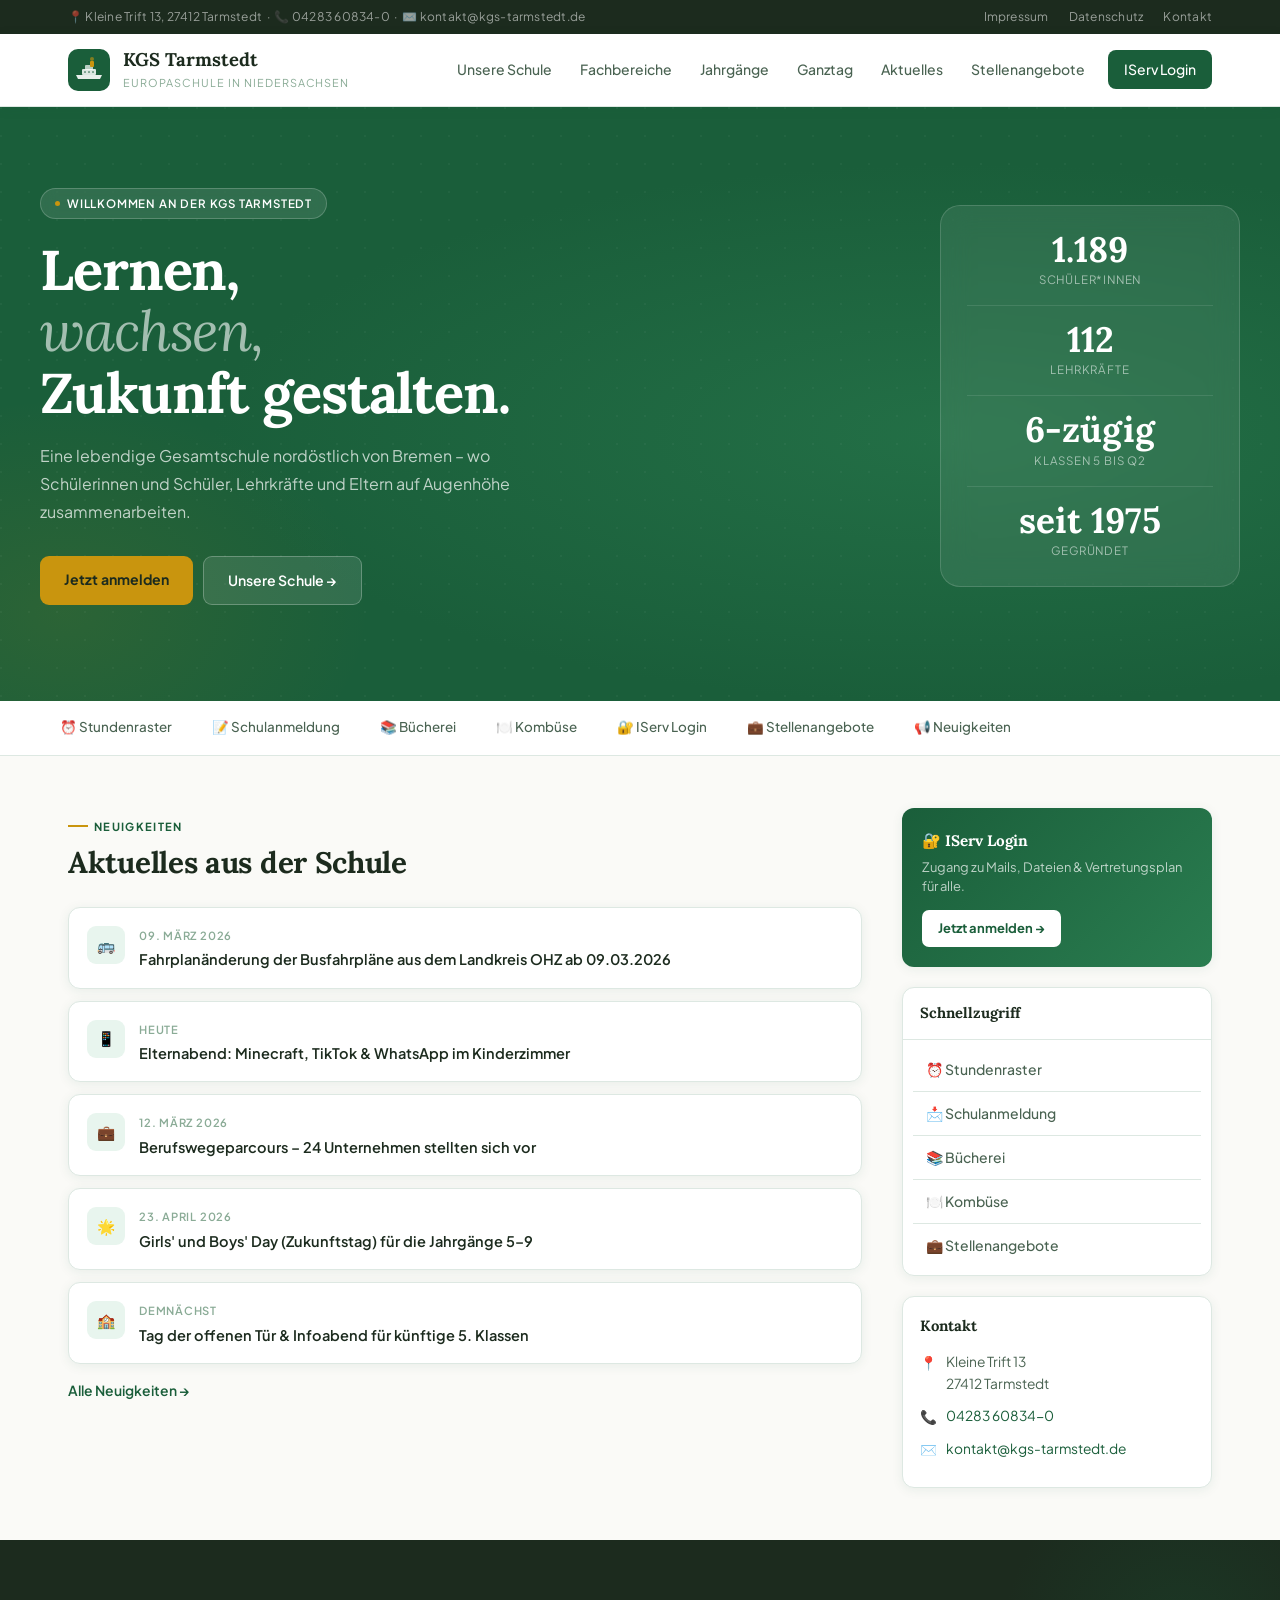
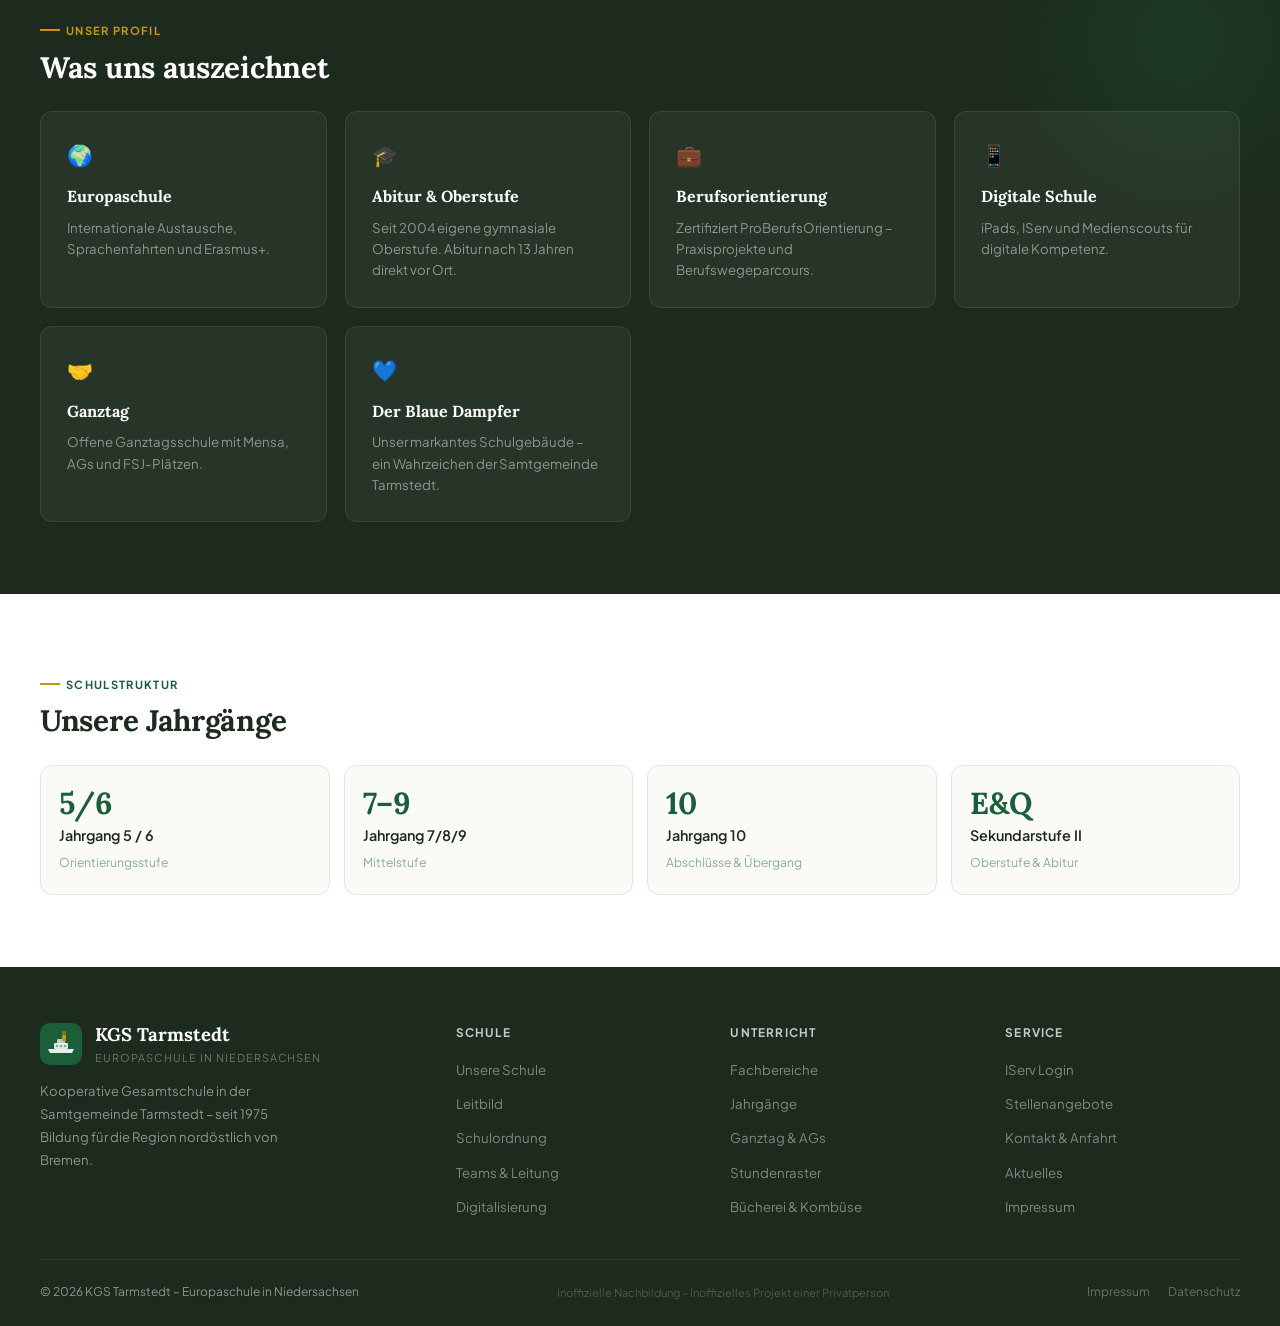
==== commit 18d36466: "Updating Imprint" ====
--- a/index.html
+++ b/index.html
@@ -241,7 +241,7 @@
   </div>
   <div class="footer-bottom">
     <span>© 2026 KGS Tarmstedt &ndash; Europaschule in Niedersachsen</span>
-    <span class="footer-credit">Inoffizielle Nachbildung &ndash; Gestaltet von Tammo Häbel</span>
+    <span class="footer-credit">Inoffizielle Nachbildung &ndash; Inoffizielles Projekt einer Privatperson</span>
     <div class="footer-legal">
       <a href="impressum.html">Impressum</a>
       <a href="datenschutz.html">Datenschutz</a>
